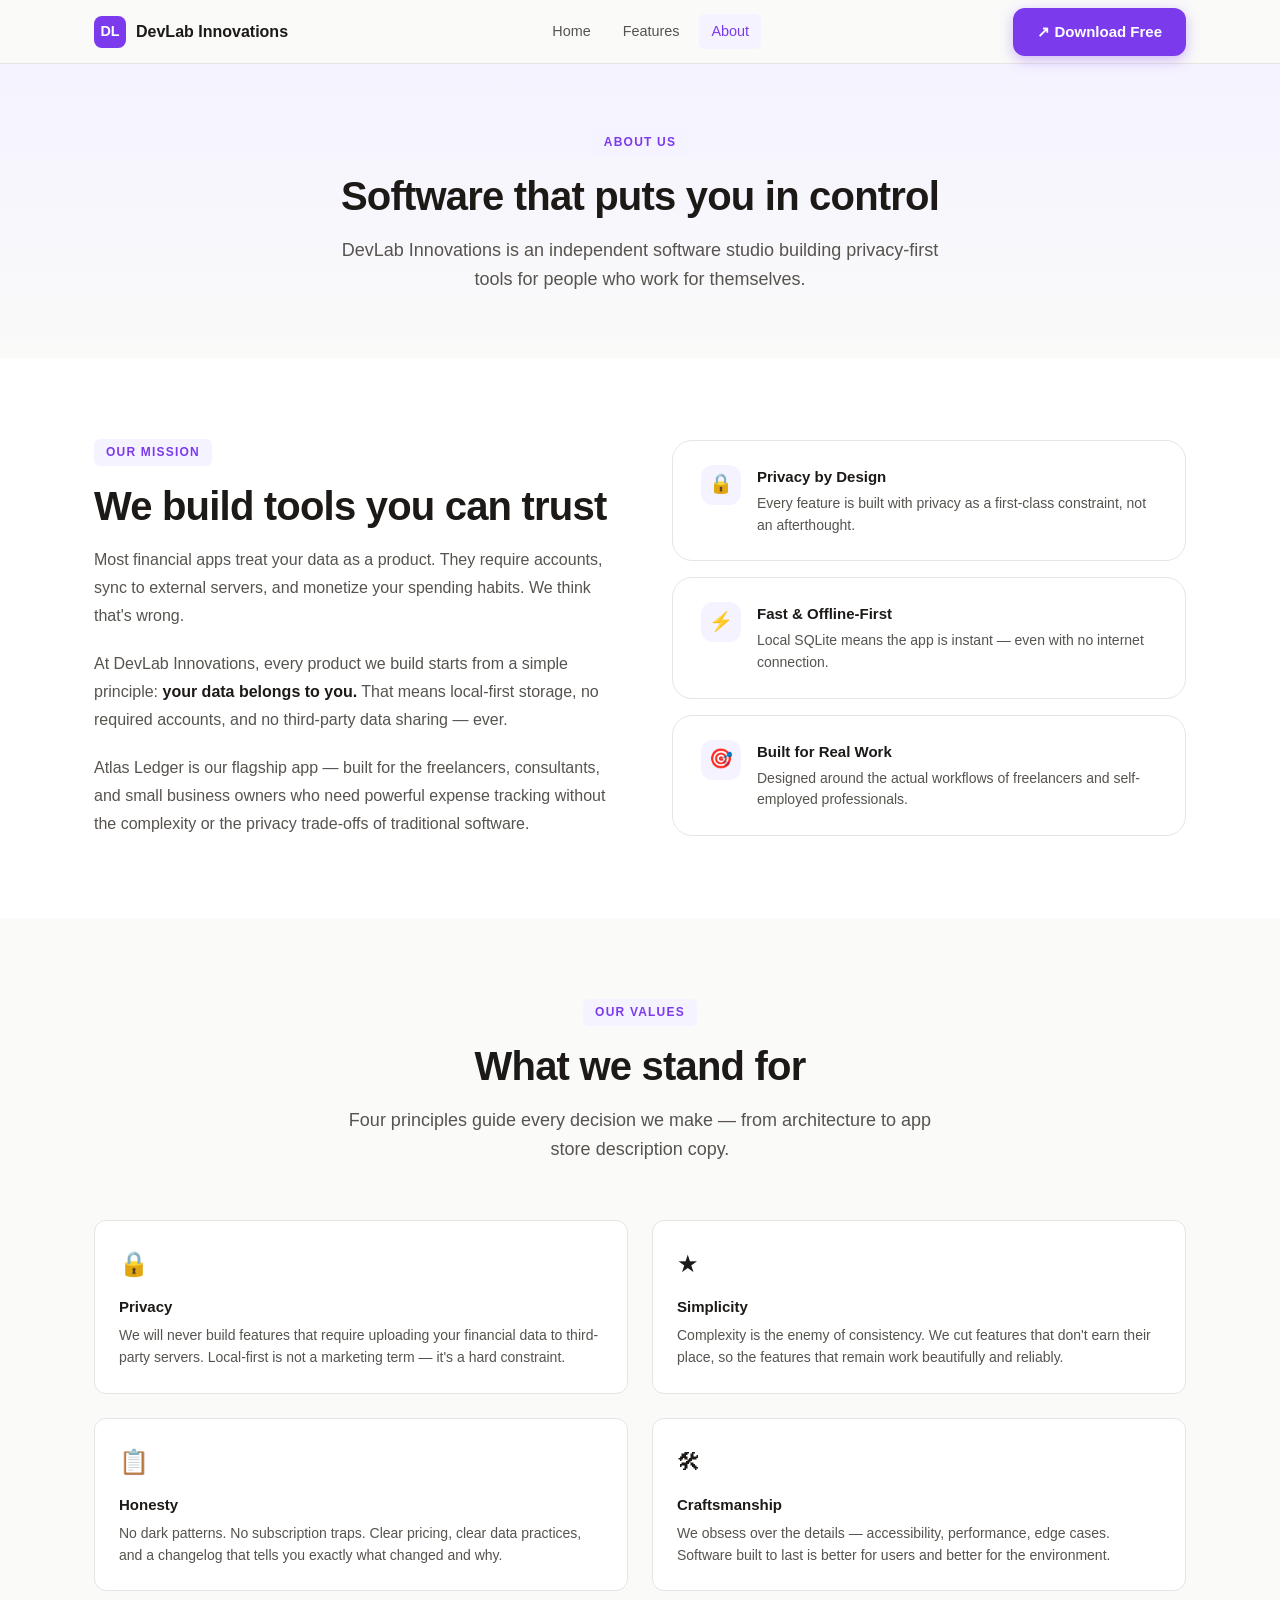
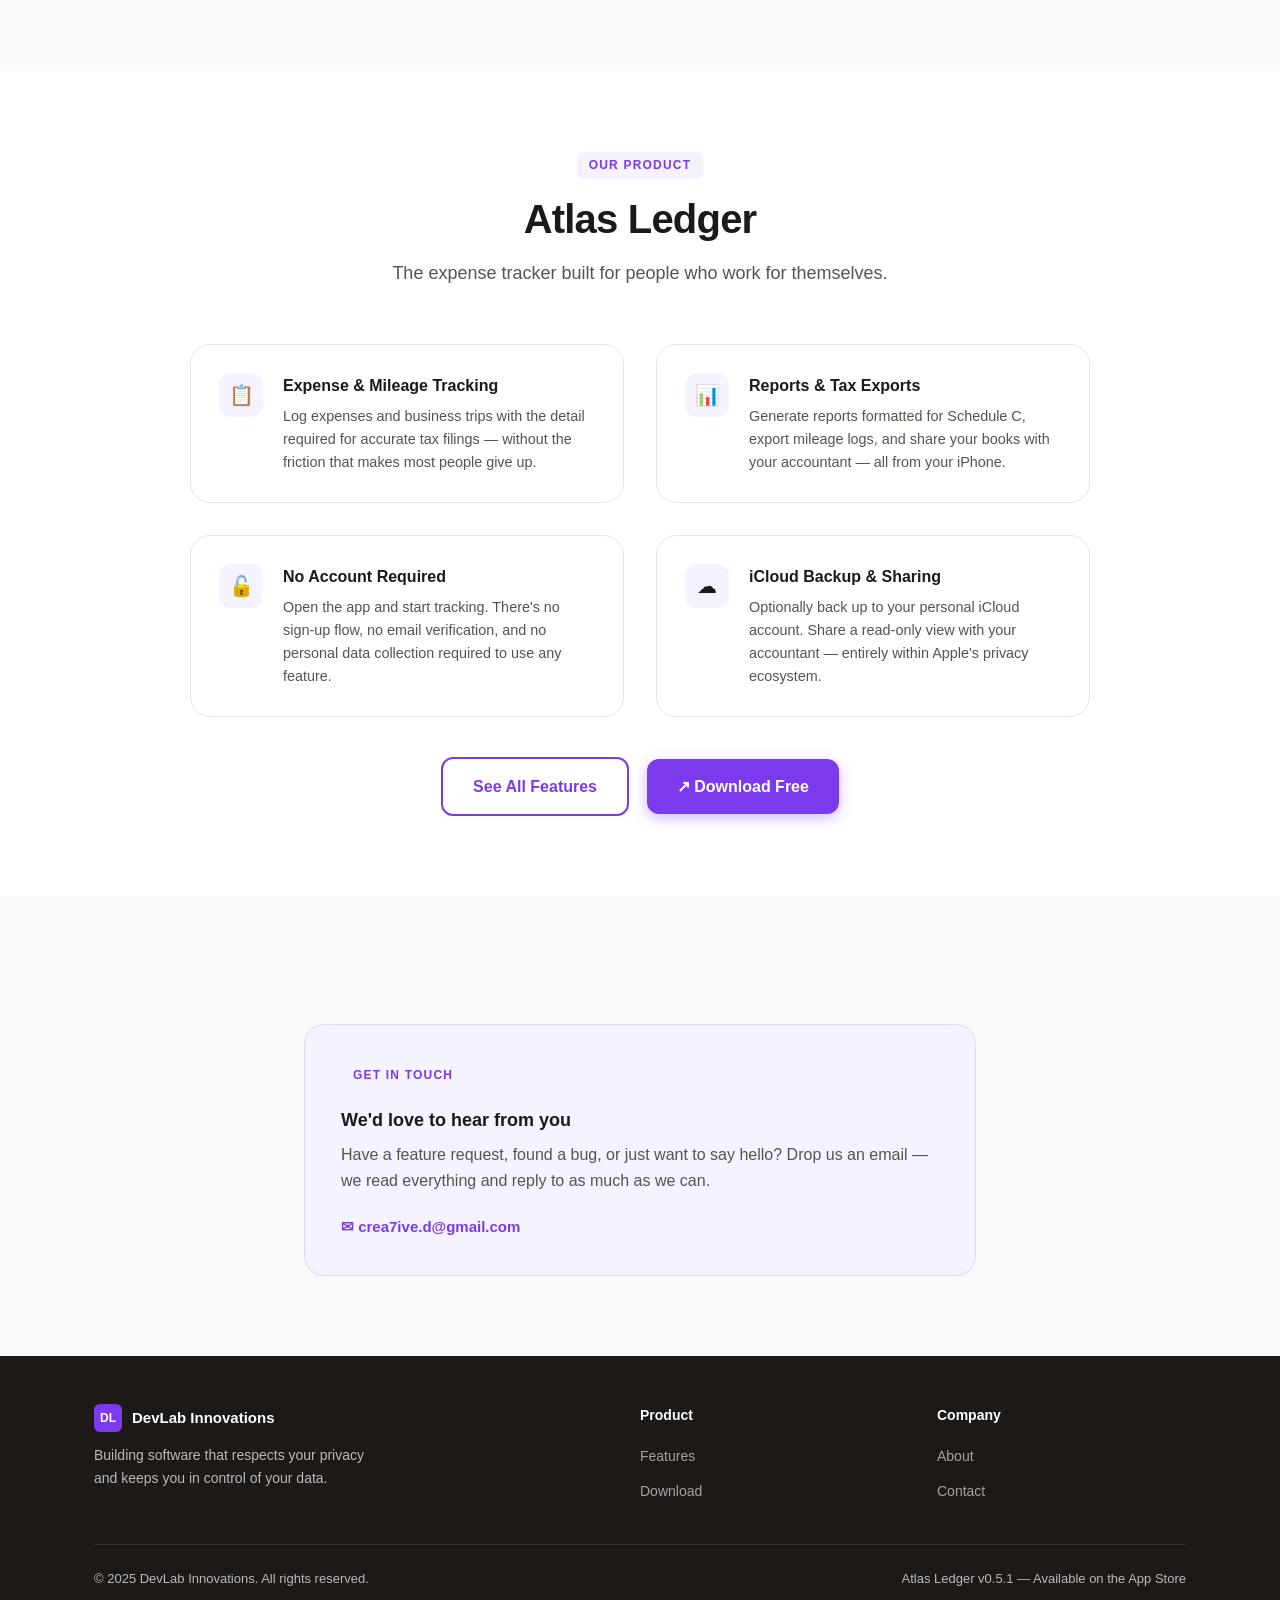
==== about.html @ c83fd502 "feat: initial DevLab Innovations company + Atlas Ledger marketing site - Landing page with hero, 6-f" ====
<!DOCTYPE html>
<html lang="en">
<head>
  <meta charset="UTF-8" />
  <meta name="viewport" content="width=device-width, initial-scale=1.0" />
  <title>About — DevLab Innovations</title>
  <meta name="description" content="Learn about DevLab Innovations — the team behind Atlas Ledger, a local-first iOS expense tracker built for freelancers and small businesses." />
  <link rel="stylesheet" href="css/styles.css" />
</head>
<body>

<!-- ── Navigation ── -->
<header class="nav" role="banner">
  <div class="nav__inner">
    <a href="index.html" class="nav__brand" aria-label="DevLab Innovations home">
      <div class="nav__brand-icon" aria-hidden="true">DL</div>
      <span>DevLab Innovations</span>
    </a>

    <nav class="nav__links" aria-label="Primary navigation">
      <a href="index.html"    class="nav__link">Home</a>
      <a href="features.html" class="nav__link">Features</a>
      <a href="about.html"    class="nav__link">About</a>
    </nav>

    <a href="https://apps.apple.com/app/atlas-ledger/id6757811442" target="_blank" rel="noopener" class="btn btn-primary nav__cta">
      &#8599; Download Free
    </a>

    <button id="hamburger" class="nav__hamburger" aria-label="Toggle navigation" aria-expanded="false" aria-controls="mobile-nav">
      <span></span><span></span><span></span>
    </button>
  </div>

  <nav id="mobile-nav" class="nav__mobile" aria-label="Mobile navigation">
    <a href="index.html"    class="nav__link">Home</a>
    <a href="features.html" class="nav__link">Features</a>
    <a href="about.html"    class="nav__link">About</a>
    <a href="https://apps.apple.com/app/atlas-ledger/id6757811442" target="_blank" rel="noopener" class="btn btn-primary">Download Free</a>
  </nav>
</header>

<main>

  <!-- ── Page Hero ── -->
  <section class="page-hero">
    <div class="container">
      <div class="eyebrow">About Us</div>
      <h1 class="section-title">Software that puts you in control</h1>
      <p class="section-subtitle" style="margin: 0 auto;">DevLab Innovations is an independent software studio building privacy-first tools for people who work for themselves.</p>
    </div>
  </section>

  <!-- ── Mission ── -->
  <section class="section section--alt">
    <div class="container">
      <div class="about-grid">

        <div class="about-content">
          <div class="eyebrow">Our Mission</div>
          <h2 class="section-title">We build tools you can trust</h2>
          <p style="color: var(--text-secondary); line-height: 1.75; margin-bottom: 20px;">
            Most financial apps treat your data as a product. They require accounts, sync to external servers, and monetize your spending habits. We think that's wrong.
          </p>
          <p style="color: var(--text-secondary); line-height: 1.75; margin-bottom: 20px;">
            At DevLab Innovations, every product we build starts from a simple principle: <strong style="color:var(--text);">your data belongs to you.</strong> That means local-first storage, no required accounts, and no third-party data sharing — ever.
          </p>
          <p style="color: var(--text-secondary); line-height: 1.75;">
            Atlas Ledger is our flagship app — built for the freelancers, consultants, and small business owners who need powerful expense tracking without the complexity or the privacy trade-offs of traditional software.
          </p>
        </div>

        <div class="about-visual" aria-hidden="true">
          <div class="about-card">
            <div class="about-card__icon">&#128274;</div>
            <div class="about-card__body">
              <h4>Privacy by Design</h4>
              <p>Every feature is built with privacy as a first-class constraint, not an afterthought.</p>
            </div>
          </div>
          <div class="about-card">
            <div class="about-card__icon">&#9889;</div>
            <div class="about-card__body">
              <h4>Fast &amp; Offline-First</h4>
              <p>Local SQLite means the app is instant — even with no internet connection.</p>
            </div>
          </div>
          <div class="about-card">
            <div class="about-card__icon">&#127919;</div>
            <div class="about-card__body">
              <h4>Built for Real Work</h4>
              <p>Designed around the actual workflows of freelancers and self-employed professionals.</p>
            </div>
          </div>
        </div>

      </div>
    </div>
  </section>

  <!-- ── Values ── -->
  <section class="section">
    <div class="container">
      <div class="text-center">
        <div class="eyebrow">Our Values</div>
        <h2 class="section-title">What we stand for</h2>
        <p class="section-subtitle">Four principles guide every decision we make — from architecture to app store description copy.</p>
      </div>

      <div class="about-values" role="list">
        <div class="value-card" role="listitem">
          <div class="value-card__icon" aria-hidden="true">&#128274;</div>
          <h4>Privacy</h4>
          <p>We will never build features that require uploading your financial data to third-party servers. Local-first is not a marketing term — it's a hard constraint.</p>
        </div>
        <div class="value-card" role="listitem">
          <div class="value-card__icon" aria-hidden="true">&#9733;</div>
          <h4>Simplicity</h4>
          <p>Complexity is the enemy of consistency. We cut features that don't earn their place, so the features that remain work beautifully and reliably.</p>
        </div>
        <div class="value-card" role="listitem">
          <div class="value-card__icon" aria-hidden="true">&#128203;</div>
          <h4>Honesty</h4>
          <p>No dark patterns. No subscription traps. Clear pricing, clear data practices, and a changelog that tells you exactly what changed and why.</p>
        </div>
        <div class="value-card" role="listitem">
          <div class="value-card__icon" aria-hidden="true">&#128736;</div>
          <h4>Craftsmanship</h4>
          <p>We obsess over the details — accessibility, performance, edge cases. Software built to last is better for users and better for the environment.</p>
        </div>
      </div>
    </div>
  </section>

  <!-- ── The App ── -->
  <section class="section section--alt">
    <div class="container">
      <div class="text-center">
        <div class="eyebrow">Our Product</div>
        <h2 class="section-title">Atlas Ledger</h2>
        <p class="section-subtitle">The expense tracker built for people who work for themselves.</p>
      </div>

      <div class="features-full" style="max-width: 900px; margin: 0 auto;" role="list">
        <div class="feature-item" role="listitem">
          <div class="feature-item__icon" aria-hidden="true">&#128203;</div>
          <div class="feature-item__body">
            <h3>Expense &amp; Mileage Tracking</h3>
            <p>Log expenses and business trips with the detail required for accurate tax filings — without the friction that makes most people give up.</p>
          </div>
        </div>
        <div class="feature-item" role="listitem">
          <div class="feature-item__icon" aria-hidden="true">&#128202;</div>
          <div class="feature-item__body">
            <h3>Reports &amp; Tax Exports</h3>
            <p>Generate reports formatted for Schedule C, export mileage logs, and share your books with your accountant — all from your iPhone.</p>
          </div>
        </div>
        <div class="feature-item" role="listitem">
          <div class="feature-item__icon" aria-hidden="true">&#128275;</div>
          <div class="feature-item__body">
            <h3>No Account Required</h3>
            <p>Open the app and start tracking. There's no sign-up flow, no email verification, and no personal data collection required to use any feature.</p>
          </div>
        </div>
        <div class="feature-item" role="listitem">
          <div class="feature-item__icon" aria-hidden="true">&#9729;</div>
          <div class="feature-item__body">
            <h3>iCloud Backup &amp; Sharing</h3>
            <p>Optionally back up to your personal iCloud account. Share a read-only view with your accountant — entirely within Apple's privacy ecosystem.</p>
          </div>
        </div>
      </div>

      <div style="text-align:center; margin-top: 40px;">
        <a href="features.html" class="btn btn-secondary btn-lg">See All Features</a>
        &nbsp;&nbsp;
        <a href="https://apps.apple.com/app/atlas-ledger/id6757811442" target="_blank" rel="noopener" class="btn btn-primary btn-lg">&#8599; Download Free</a>
      </div>
    </div>
  </section>

  <!-- ── Contact ── -->
  <section class="section">
    <div class="container" style="max-width: 720px;">
      <div class="contact-card">
        <div class="eyebrow">Get in Touch</div>
        <h3>We'd love to hear from you</h3>
        <p>Have a feature request, found a bug, or just want to say hello? Drop us an email — we read everything and reply to as much as we can.</p>
        <a href="mailto:crea7ive.d@gmail.com" class="contact-link">
          &#9993; crea7ive.d@gmail.com
        </a>
      </div>
    </div>
  </section>

</main>

<!-- ── Footer ── -->
<footer class="footer" role="contentinfo">
  <div class="container">
    <div class="footer__inner">
      <div>
        <div class="footer__brand">
          <div class="footer__brand-icon" aria-hidden="true">DL</div>
          <span class="footer__brand-name">DevLab Innovations</span>
        </div>
        <p class="footer__desc">Building software that respects your privacy and keeps you in control of your data.</p>
      </div>

      <div class="footer__col">
        <h4>Product</h4>
        <ul>
          <li><a href="features.html">Features</a></li>
          <li><a href="https://apps.apple.com/app/atlas-ledger/id6757811442" target="_blank" rel="noopener">Download</a></li>
        </ul>
      </div>

      <div class="footer__col">
        <h4>Company</h4>
        <ul>
          <li><a href="about.html">About</a></li>
          <li><a href="mailto:crea7ive.d@gmail.com">Contact</a></li>
        </ul>
      </div>
    </div>

    <div class="footer__bottom">
      <span>&copy; 2025 DevLab Innovations. All rights reserved.</span>
      <span>Atlas Ledger v0.5.1 &mdash; Available on the App Store</span>
    </div>
  </div>
</footer>

<script src="js/main.js"></script>
</body>
</html>
---- css/styles.css ----
/* ===================================================
   DevLab Innovations — Global Styles
   Brand colors match Atlas Ledger (WCAG 2.1 AA)
   =================================================== */

:root {
  --primary:        #7C3AED;
  --primary-light:  #A78BFA;
  --primary-dark:   #5B21B6;
  --primary-bg:     #F5F3FF;
  --secondary:      #F97316;
  --secondary-dark: #C2410C;
  --secondary-bg:   #FFF7ED;
  --teal:           #0E7490;
  --teal-light:     #ECFEFF;
  --text:           #1C1917;
  --text-secondary: #57534E;
  --text-tertiary:  #78716C;
  --background:     #FAFAF9;
  --surface:        #FFFFFF;
  --border:         #E7E5E4;
  --border-dark:    #D6D3D1;
  --success:        #047857;
  --radius-sm:      6px;
  --radius-md:      12px;
  --radius-lg:      20px;
  --shadow-sm:      0 1px 3px rgba(0,0,0,.08), 0 1px 2px rgba(0,0,0,.05);
  --shadow-md:      0 4px 16px rgba(0,0,0,.10), 0 2px 4px rgba(0,0,0,.06);
  --shadow-lg:      0 10px 40px rgba(124,58,237,.12), 0 4px 12px rgba(0,0,0,.08);
  --max-width:      1140px;
  --nav-height:     64px;
}

*, *::before, *::after { box-sizing: border-box; margin: 0; padding: 0; }

html { scroll-behavior: smooth; font-size: 16px; }

body {
  font-family: -apple-system, BlinkMacSystemFont, 'Inter', 'Segoe UI', sans-serif;
  background: var(--background);
  color: var(--text);
  line-height: 1.6;
  -webkit-font-smoothing: antialiased;
}

a { color: inherit; text-decoration: none; }
img { max-width: 100%; display: block; }
ul { list-style: none; }

/* ── Layout helpers ── */
.container { max-width: var(--max-width); margin: 0 auto; padding: 0 24px; }
.section    { padding: 80px 0; }
.section--alt { background: var(--surface); }
.section--primary { background: var(--primary); color: #fff; }

/* ── Typography ── */
.eyebrow {
  display: inline-block;
  font-size: .75rem;
  font-weight: 700;
  letter-spacing: .1em;
  text-transform: uppercase;
  color: var(--primary);
  background: var(--primary-bg);
  padding: 4px 12px;
  border-radius: var(--radius-sm);
  margin-bottom: 16px;
}

.section-title {
  font-size: clamp(1.75rem, 4vw, 2.5rem);
  font-weight: 700;
  line-height: 1.2;
  letter-spacing: -.02em;
  color: var(--text);
  margin-bottom: 16px;
}

.section-subtitle {
  font-size: 1.125rem;
  color: var(--text-secondary);
  max-width: 600px;
  margin-bottom: 56px;
}

.text-center { text-align: center; }
.text-center .section-subtitle { margin-left: auto; margin-right: auto; }

/* ── Buttons ── */
.btn {
  display: inline-flex;
  align-items: center;
  gap: 8px;
  padding: 12px 24px;
  border-radius: var(--radius-md);
  font-size: .9375rem;
  font-weight: 600;
  cursor: pointer;
  border: none;
  transition: transform .15s, box-shadow .15s, opacity .15s;
}
.btn:hover { transform: translateY(-1px); }
.btn:active { transform: translateY(0); }

.btn-primary {
  background: var(--primary);
  color: #fff;
  box-shadow: 0 4px 14px rgba(124,58,237,.35);
}
.btn-primary:hover { box-shadow: 0 6px 20px rgba(124,58,237,.45); }

.btn-secondary {
  background: var(--surface);
  color: var(--primary);
  border: 2px solid var(--primary);
}
.btn-secondary:hover { background: var(--primary-bg); }

.btn-outline-white {
  background: transparent;
  color: #fff;
  border: 2px solid rgba(255,255,255,.5);
}
.btn-outline-white:hover { background: rgba(255,255,255,.1); }

.btn-lg { padding: 15px 30px; font-size: 1rem; }

/* ── Navigation ── */
.nav {
  position: sticky;
  top: 0;
  z-index: 100;
  height: var(--nav-height);
  background: rgba(250,250,249,.92);
  backdrop-filter: blur(12px);
  -webkit-backdrop-filter: blur(12px);
  border-bottom: 1px solid var(--border);
}

.nav__inner {
  max-width: var(--max-width);
  margin: 0 auto;
  padding: 0 24px;
  height: 100%;
  display: flex;
  align-items: center;
  justify-content: space-between;
  gap: 24px;
}

.nav__brand {
  display: flex;
  align-items: center;
  gap: 10px;
  font-weight: 700;
  font-size: 1rem;
  color: var(--text);
}

.nav__brand-icon {
  width: 32px;
  height: 32px;
  background: var(--primary);
  border-radius: 8px;
  display: flex;
  align-items: center;
  justify-content: center;
  color: #fff;
  font-size: .9rem;
  font-weight: 700;
  flex-shrink: 0;
}

.nav__links {
  display: flex;
  align-items: center;
  gap: 8px;
  flex: 1;
  justify-content: center;
}

.nav__link {
  font-size: .9rem;
  font-weight: 500;
  color: var(--text-secondary);
  padding: 6px 12px;
  border-radius: var(--radius-sm);
  transition: color .15s, background .15s;
}
.nav__link:hover, .nav__link.active {
  color: var(--primary);
  background: var(--primary-bg);
}

.nav__cta { flex-shrink: 0; }

.nav__hamburger {
  display: none;
  flex-direction: column;
  gap: 5px;
  cursor: pointer;
  padding: 8px;
  border: none;
  background: none;
}
.nav__hamburger span {
  display: block;
  width: 22px;
  height: 2px;
  background: var(--text);
  border-radius: 2px;
  transition: .25s;
}

.nav__mobile {
  display: none;
  flex-direction: column;
  position: absolute;
  top: var(--nav-height);
  left: 0; right: 0;
  background: var(--surface);
  border-bottom: 1px solid var(--border);
  padding: 16px 24px;
  gap: 4px;
  box-shadow: var(--shadow-md);
}
.nav__mobile.open { display: flex; }
.nav__mobile .nav__link { font-size: 1rem; padding: 10px 12px; }
.nav__mobile .btn { margin-top: 8px; width: 100%; justify-content: center; }

/* ── Hero ── */
.hero {
  padding: 80px 0 96px;
  overflow: hidden;
  position: relative;
}

.hero::before {
  content: '';
  position: absolute;
  inset: 0;
  background: radial-gradient(ellipse 80% 60% at 50% -10%, var(--primary-bg) 0%, transparent 70%);
  pointer-events: none;
}

.hero__inner {
  display: grid;
  grid-template-columns: 1fr 1fr;
  align-items: center;
  gap: 64px;
  position: relative;
}

.hero__badge {
  display: inline-flex;
  align-items: center;
  gap: 8px;
  background: var(--primary-bg);
  color: var(--primary);
  border: 1px solid rgba(124,58,237,.2);
  border-radius: 999px;
  padding: 6px 14px;
  font-size: .8125rem;
  font-weight: 600;
  margin-bottom: 24px;
}

.hero__badge::before {
  content: '';
  width: 7px; height: 7px;
  border-radius: 50%;
  background: var(--primary);
  animation: pulse 2s infinite;
}

@keyframes pulse {
  0%, 100% { opacity: 1; transform: scale(1); }
  50%       { opacity: .6; transform: scale(.9); }
}

.hero__title {
  font-size: clamp(2.25rem, 5vw, 3.5rem);
  font-weight: 800;
  line-height: 1.1;
  letter-spacing: -.03em;
  margin-bottom: 24px;
}

.hero__title em {
  font-style: normal;
  color: var(--primary);
}

.hero__subtitle {
  font-size: 1.125rem;
  color: var(--text-secondary);
  line-height: 1.7;
  margin-bottom: 40px;
  max-width: 480px;
}

.hero__actions {
  display: flex;
  gap: 16px;
  flex-wrap: wrap;
}

.hero__trust {
  margin-top: 40px;
  display: flex;
  align-items: center;
  gap: 16px;
  font-size: .875rem;
  color: var(--text-tertiary);
}

.hero__trust-divider { color: var(--border-dark); }

.hero__visual {
  position: relative;
  display: flex;
  justify-content: center;
  align-items: center;
}

.app-mockup {
  width: 280px;
  height: 520px;
  background: linear-gradient(160deg, var(--primary) 0%, var(--primary-dark) 100%);
  border-radius: 40px;
  box-shadow: var(--shadow-lg), 0 0 0 10px rgba(124,58,237,.1);
  position: relative;
  overflow: hidden;
  display: flex;
  flex-direction: column;
}

.app-mockup::before {
  content: '';
  position: absolute;
  top: 0; left: 50%;
  transform: translateX(-50%);
  width: 100px; height: 28px;
  background: rgba(0,0,0,.5);
  border-radius: 0 0 18px 18px;
}

.mockup-screen {
  flex: 1;
  margin: 40px 16px 16px;
  background: rgba(255,255,255,.08);
  border-radius: 20px;
  padding: 20px;
  display: flex;
  flex-direction: column;
  gap: 12px;
}

.mockup-header {
  font-size: .75rem;
  font-weight: 600;
  color: rgba(255,255,255,.6);
  text-transform: uppercase;
  letter-spacing: .08em;
}

.mockup-amount {
  font-size: 2rem;
  font-weight: 800;
  color: #fff;
  letter-spacing: -.02em;
}

.mockup-label {
  font-size: .75rem;
  color: rgba(255,255,255,.5);
  margin-top: -8px;
}

.mockup-divider {
  height: 1px;
  background: rgba(255,255,255,.1);
}

.mockup-row {
  display: flex;
  justify-content: space-between;
  align-items: center;
}

.mockup-row-icon {
  width: 28px; height: 28px;
  border-radius: 8px;
  background: rgba(255,255,255,.15);
}

.mockup-row-text { flex: 1; margin-left: 10px; }
.mockup-row-name { font-size: .7rem; color: rgba(255,255,255,.85); font-weight: 500; }
.mockup-row-cat  { font-size: .65rem; color: rgba(255,255,255,.4); }
.mockup-row-amount { font-size: .7rem; font-weight: 600; color: #fff; }

.mockup-chart {
  height: 60px;
  background: rgba(255,255,255,.06);
  border-radius: 10px;
  margin-top: auto;
  display: flex;
  align-items: flex-end;
  gap: 4px;
  padding: 8px;
  overflow: hidden;
}

.mockup-bar {
  flex: 1;
  background: rgba(255,255,255,.3);
  border-radius: 3px 3px 0 0;
}

.mockup-floating {
  position: absolute;
  background: var(--surface);
  border-radius: var(--radius-md);
  padding: 10px 14px;
  box-shadow: var(--shadow-md);
  font-size: .75rem;
}

.mockup-floating--1 {
  top: 80px;
  right: -40px;
  color: var(--success);
  font-weight: 700;
}

.mockup-floating--2 {
  bottom: 100px;
  left: -40px;
  color: var(--text-secondary);
}

/* ── Features grid ── */
.features-grid {
  display: grid;
  grid-template-columns: repeat(3, 1fr);
  gap: 24px;
}

.feature-card {
  background: var(--surface);
  border: 1px solid var(--border);
  border-radius: var(--radius-lg);
  padding: 32px;
  transition: box-shadow .2s, transform .2s, border-color .2s;
}

.feature-card:hover {
  box-shadow: var(--shadow-md);
  transform: translateY(-2px);
  border-color: rgba(124,58,237,.25);
}

.feature-card__icon {
  width: 48px; height: 48px;
  border-radius: var(--radius-md);
  display: flex;
  align-items: center;
  justify-content: center;
  margin-bottom: 20px;
  font-size: 1.5rem;
}

.feature-card__icon--purple { background: var(--primary-bg); }
.feature-card__icon--orange { background: var(--secondary-bg); }
.feature-card__icon--teal   { background: var(--teal-light); }

.feature-card__title {
  font-size: 1.125rem;
  font-weight: 700;
  margin-bottom: 10px;
}

.feature-card__desc {
  font-size: .9375rem;
  color: var(--text-secondary);
  line-height: 1.65;
}

/* ── Full feature list (features.html) ── */
.features-full {
  display: grid;
  grid-template-columns: repeat(2, 1fr);
  gap: 32px;
}

.feature-item {
  display: flex;
  gap: 20px;
  padding: 28px;
  background: var(--surface);
  border: 1px solid var(--border);
  border-radius: var(--radius-lg);
  transition: box-shadow .2s;
}
.feature-item:hover { box-shadow: var(--shadow-sm); }

.feature-item__icon {
  width: 44px; height: 44px;
  border-radius: var(--radius-md);
  background: var(--primary-bg);
  display: flex;
  align-items: center;
  justify-content: center;
  font-size: 1.25rem;
  flex-shrink: 0;
}

.feature-item__body h3 { font-size: 1rem; font-weight: 700; margin-bottom: 6px; }
.feature-item__body p  { font-size: .9rem; color: var(--text-secondary); line-height: 1.6; }

/* ── CTA Banner ── */
.cta-banner {
  background: linear-gradient(135deg, var(--primary-dark) 0%, var(--primary) 60%, #9B59E8 100%);
  border-radius: var(--radius-lg);
  padding: 64px 48px;
  text-align: center;
  color: #fff;
  position: relative;
  overflow: hidden;
}

.cta-banner::before {
  content: '';
  position: absolute;
  top: -80px; right: -80px;
  width: 300px; height: 300px;
  border-radius: 50%;
  background: rgba(255,255,255,.05);
}

.cta-banner__title { font-size: clamp(1.5rem, 3vw, 2.25rem); font-weight: 800; margin-bottom: 12px; }
.cta-banner__sub   { font-size: 1.0625rem; opacity: .85; margin-bottom: 32px; }
.cta-banner__actions { display: flex; gap: 16px; justify-content: center; flex-wrap: wrap; }

/* ── Stats row ── */
.stats-row {
  display: grid;
  grid-template-columns: repeat(3, 1fr);
  gap: 1px;
  background: var(--border);
  border: 1px solid var(--border);
  border-radius: var(--radius-lg);
  overflow: hidden;
  margin-top: 64px;
}

.stat {
  background: var(--surface);
  padding: 36px 24px;
  text-align: center;
}

.stat__value {
  font-size: 2.25rem;
  font-weight: 800;
  color: var(--primary);
  letter-spacing: -.03em;
}

.stat__label {
  font-size: .9rem;
  color: var(--text-secondary);
  margin-top: 4px;
}

/* ── Page hero ── */
.page-hero {
  padding: 64px 0;
  background: linear-gradient(180deg, var(--primary-bg) 0%, transparent 100%);
  text-align: center;
}

/* ── About page ── */
.about-grid {
  display: grid;
  grid-template-columns: 1fr 1fr;
  gap: 64px;
  align-items: center;
}

.about-visual {
  display: flex;
  flex-direction: column;
  gap: 16px;
}

.about-card {
  background: var(--surface);
  border: 1px solid var(--border);
  border-radius: var(--radius-lg);
  padding: 24px 28px;
  display: flex;
  gap: 16px;
  align-items: flex-start;
}

.about-card__icon {
  width: 40px; height: 40px;
  background: var(--primary-bg);
  border-radius: var(--radius-md);
  display: flex;
  align-items: center;
  justify-content: center;
  font-size: 1.2rem;
  flex-shrink: 0;
}

.about-card__body h4 { font-size: .9375rem; font-weight: 700; margin-bottom: 4px; }
.about-card__body p  { font-size: .875rem; color: var(--text-secondary); line-height: 1.55; }

.about-values {
  display: grid;
  grid-template-columns: 1fr 1fr;
  gap: 24px;
  margin-top: 48px;
}

.value-card {
  padding: 24px;
  background: var(--surface);
  border: 1px solid var(--border);
  border-radius: var(--radius-md);
}

.value-card__icon { font-size: 1.5rem; margin-bottom: 12px; }
.value-card h4    { font-size: .9375rem; font-weight: 700; margin-bottom: 6px; }
.value-card p     { font-size: .875rem; color: var(--text-secondary); line-height: 1.55; }

.contact-card {
  background: var(--primary-bg);
  border: 1px solid rgba(124,58,237,.15);
  border-radius: var(--radius-lg);
  padding: 36px;
  margin-top: 48px;
}

.contact-card h3 { font-size: 1.125rem; font-weight: 700; margin-bottom: 8px; }
.contact-card p  { color: var(--text-secondary); margin-bottom: 20px; }

.contact-link {
  display: inline-flex;
  align-items: center;
  gap: 8px;
  color: var(--primary);
  font-weight: 600;
  font-size: .9375rem;
}
.contact-link:hover { text-decoration: underline; }

/* ── Footer ── */
.footer {
  background: var(--text);
  color: rgba(255,255,255,.7);
  padding: 48px 0 32px;
}

.footer__inner {
  display: grid;
  grid-template-columns: 2fr 1fr 1fr;
  gap: 48px;
  margin-bottom: 40px;
}

.footer__brand { display: flex; align-items: center; gap: 10px; margin-bottom: 12px; }
.footer__brand-icon {
  width: 28px; height: 28px;
  background: var(--primary);
  border-radius: 6px;
  display: flex; align-items: center; justify-content: center;
  color: #fff; font-size: .75rem; font-weight: 700;
}
.footer__brand-name { color: #fff; font-weight: 700; font-size: .9375rem; }
.footer__desc { font-size: .875rem; line-height: 1.6; max-width: 280px; }

.footer__col h4 { color: #fff; font-size: .875rem; font-weight: 700; margin-bottom: 16px; }
.footer__col ul { display: flex; flex-direction: column; gap: 10px; }
.footer__col li a {
  font-size: .875rem;
  color: rgba(255,255,255,.6);
  transition: color .15s;
}
.footer__col li a:hover { color: var(--primary-light); }

.footer__bottom {
  border-top: 1px solid rgba(255,255,255,.1);
  padding-top: 24px;
  display: flex;
  justify-content: space-between;
  align-items: center;
  font-size: .8125rem;
  flex-wrap: wrap;
  gap: 12px;
}

.footer__bottom a { color: rgba(255,255,255,.5); }
.footer__bottom a:hover { color: var(--primary-light); }

/* ── Responsive ── */
@media (max-width: 900px) {
  .hero__inner        { grid-template-columns: 1fr; }
  .hero__visual       { display: none; }
  .features-grid      { grid-template-columns: 1fr; }
  .features-full      { grid-template-columns: 1fr; }
  .about-grid         { grid-template-columns: 1fr; }
  .about-visual       { display: none; }
  .stats-row          { grid-template-columns: 1fr; }
  .footer__inner      { grid-template-columns: 1fr; gap: 32px; }
  .footer__bottom     { flex-direction: column; text-align: center; }
}

@media (max-width: 700px) {
  .nav__links, .nav__cta { display: none; }
  .nav__hamburger         { display: flex; }
  .section                { padding: 60px 0; }
  .hero                   { padding: 56px 0 72px; }
  .about-values           { grid-template-columns: 1fr; }
  .cta-banner             { padding: 40px 24px; }
}
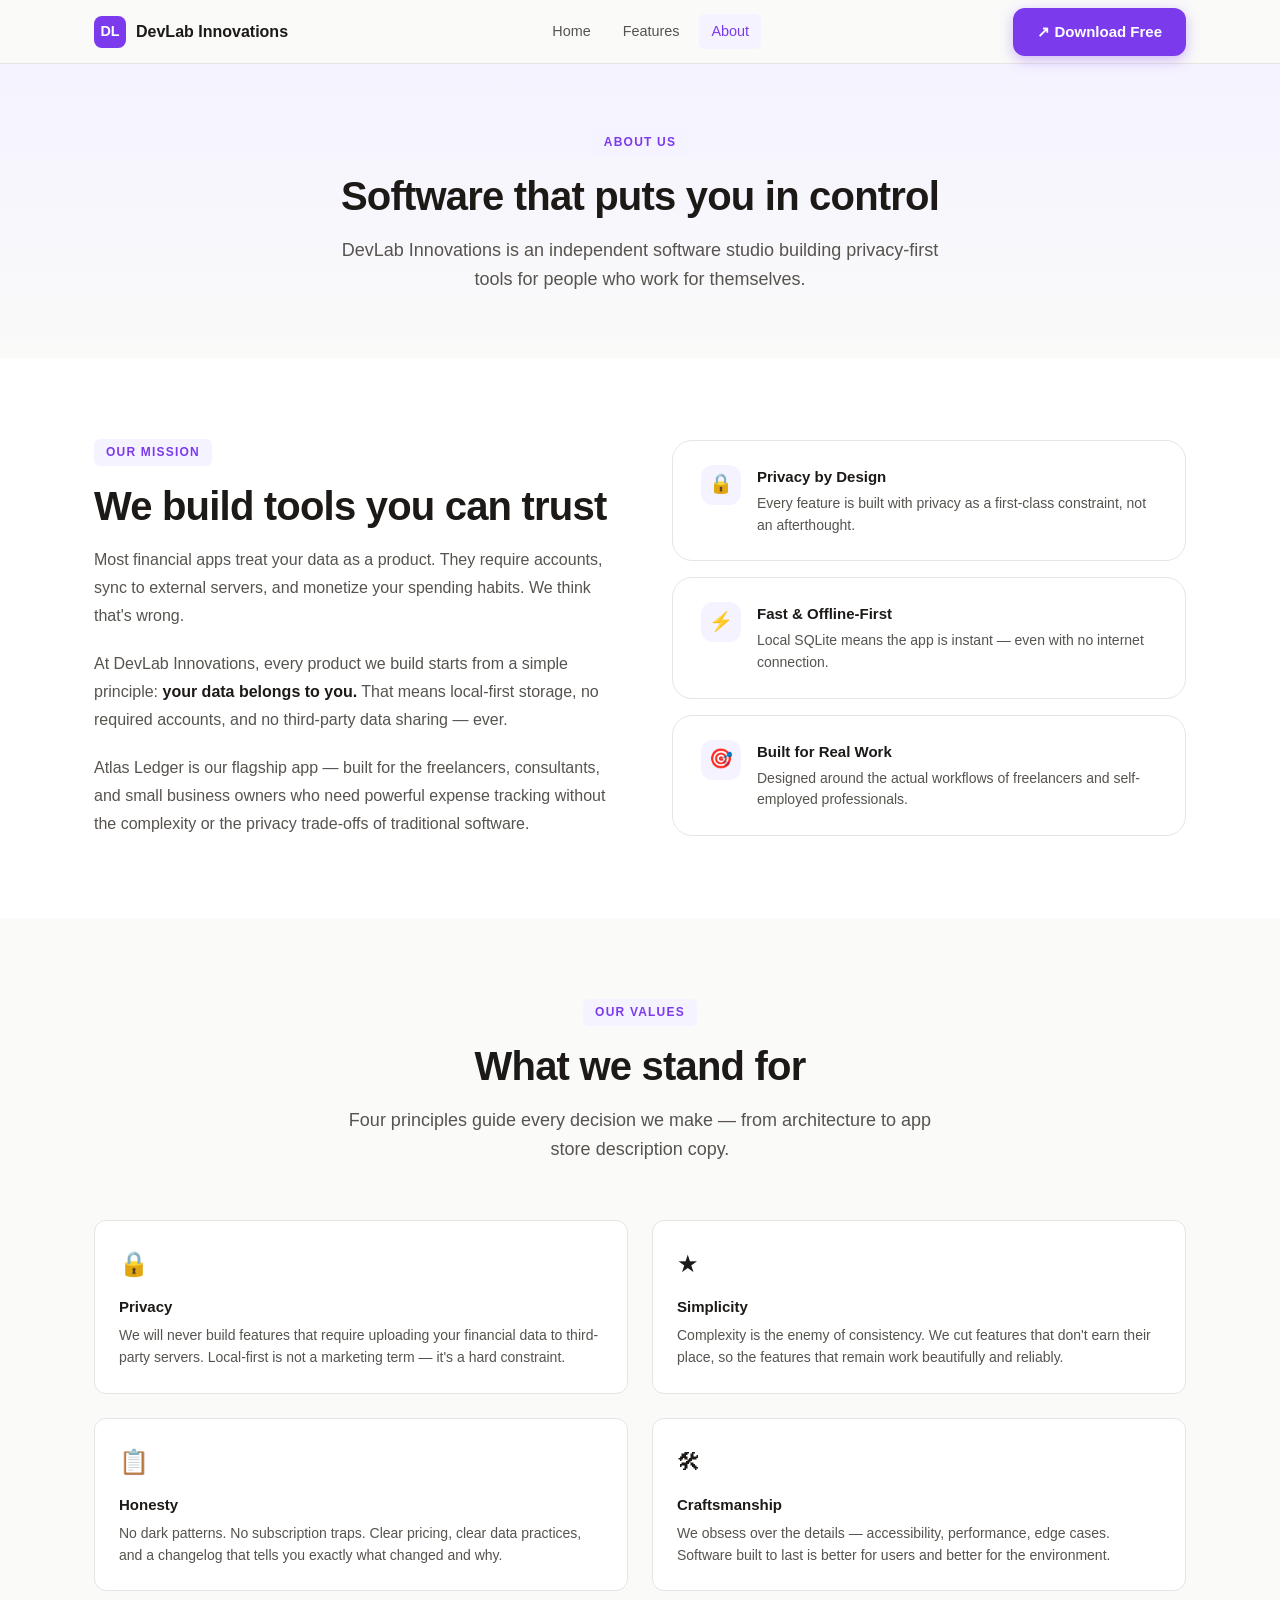
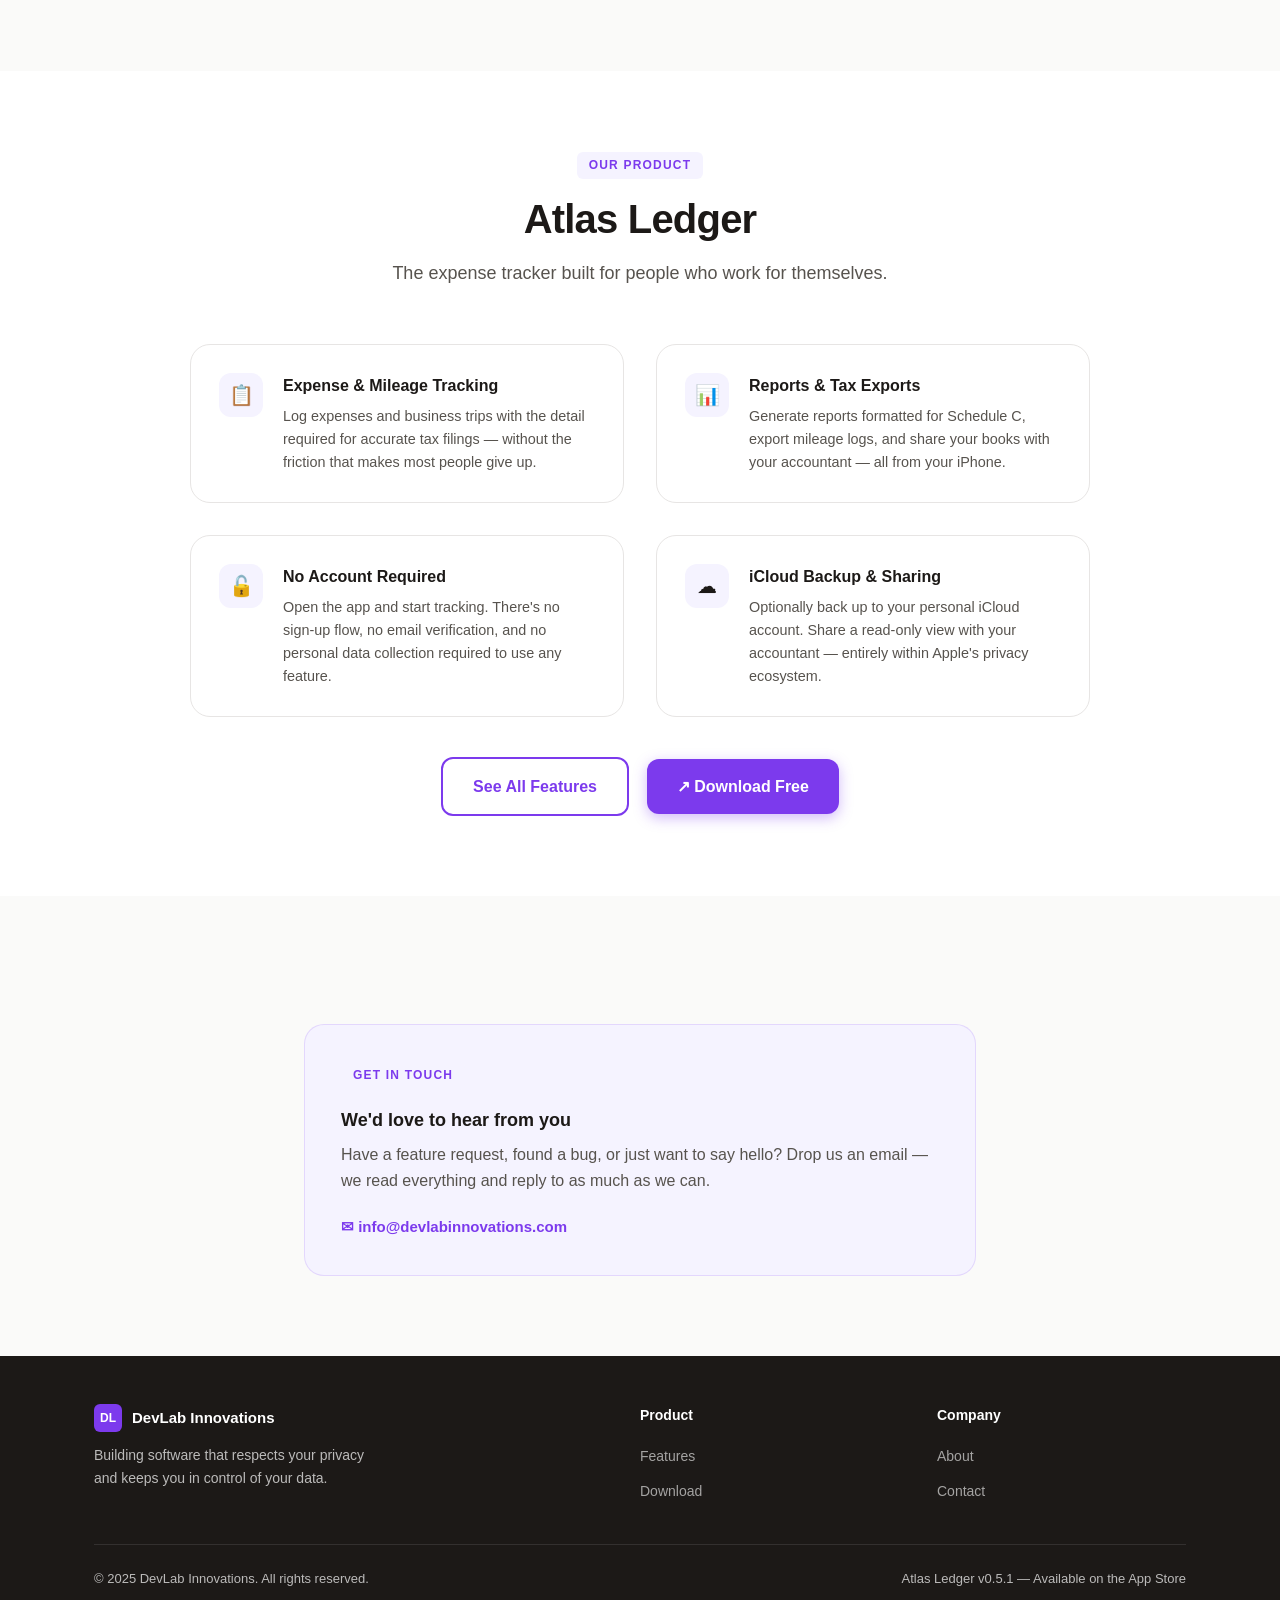
==== commit b88c9585: "fix: update contact email to info@devlabinnovations.com" ====
--- a/about.html
+++ b/about.html
@@ -187,8 +187,8 @@
         <div class="eyebrow">Get in Touch</div>
         <h3>We'd love to hear from you</h3>
         <p>Have a feature request, found a bug, or just want to say hello? Drop us an email — we read everything and reply to as much as we can.</p>
-        <a href="mailto:crea7ive.d@gmail.com" class="contact-link">
-          &#9993; crea7ive.d@gmail.com
+        <a href="mailto:info@devlabinnovations.com" class="contact-link">
+          &#9993; info@devlabinnovations.com
         </a>
       </div>
     </div>
@@ -220,7 +220,7 @@
         <h4>Company</h4>
         <ul>
           <li><a href="about.html">About</a></li>
-          <li><a href="mailto:crea7ive.d@gmail.com">Contact</a></li>
+          <li><a href="mailto:info@devlabinnovations.com">Contact</a></li>
         </ul>
       </div>
     </div>
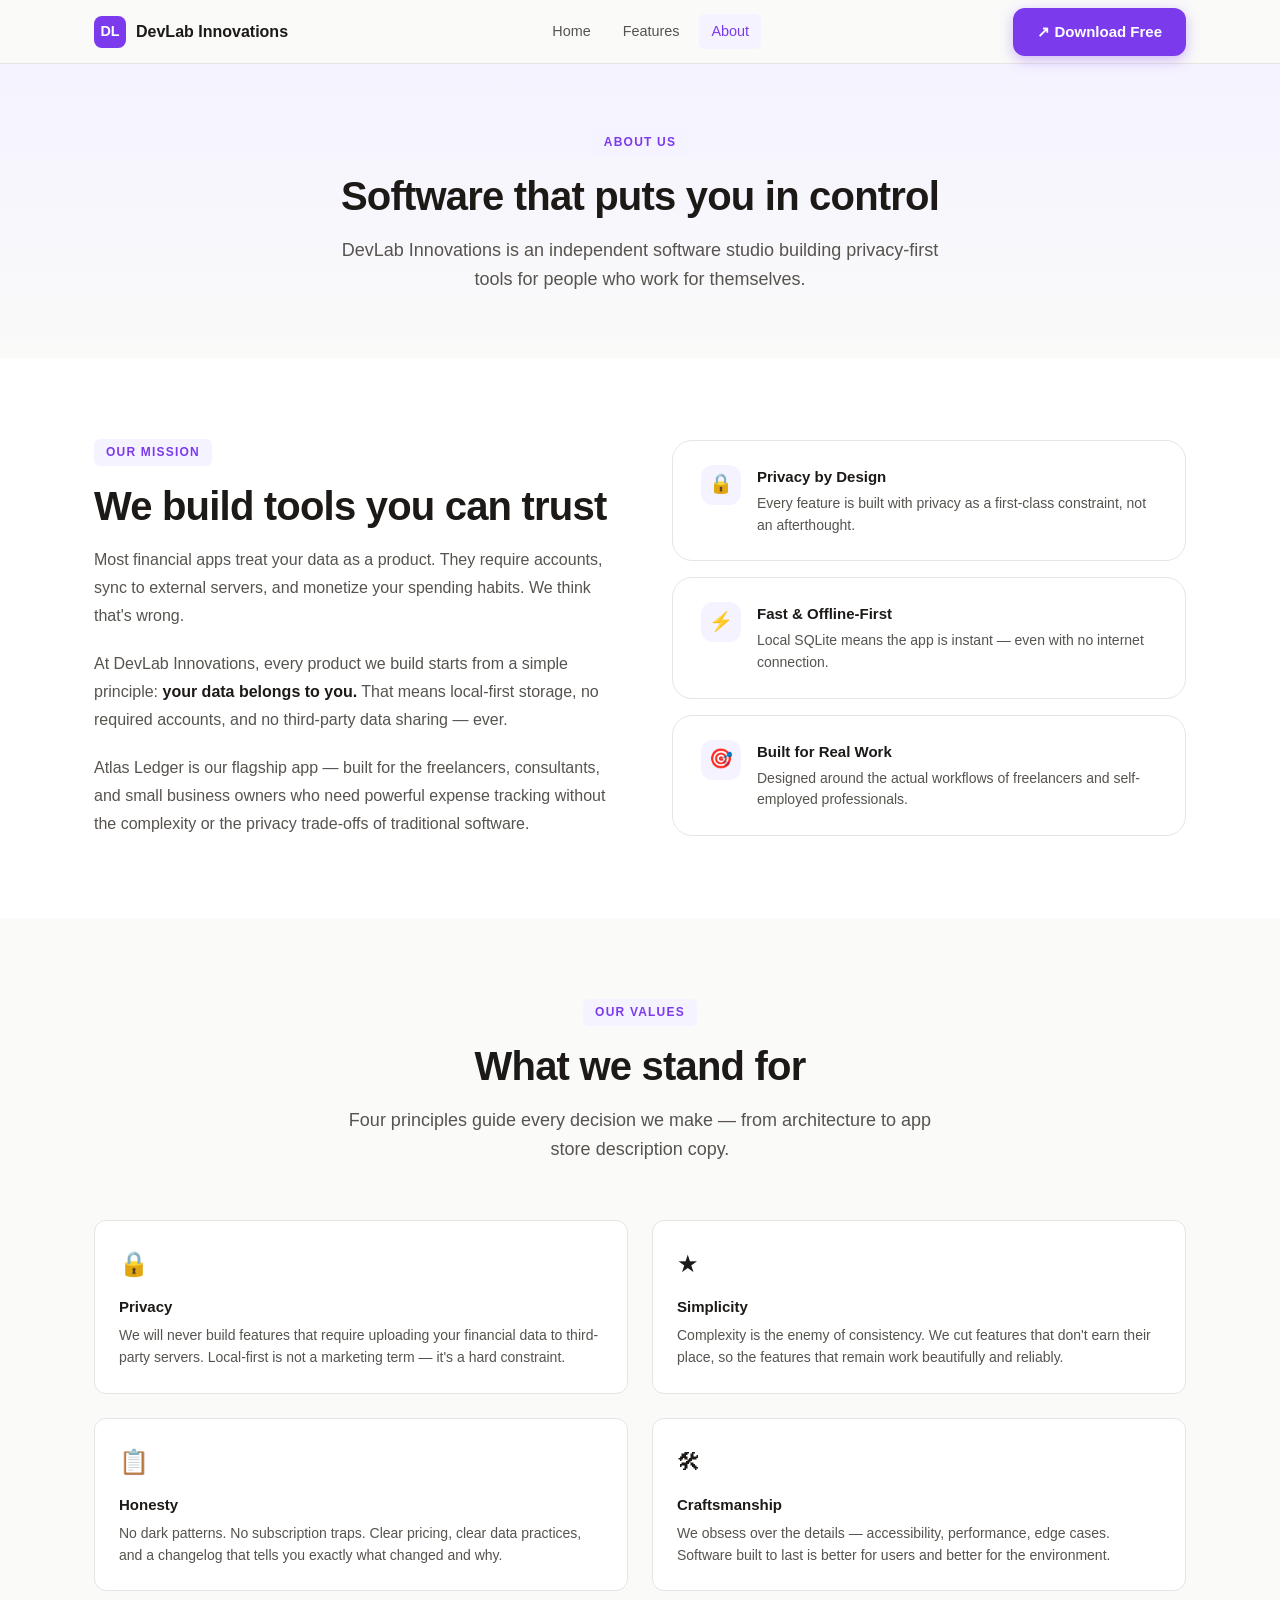
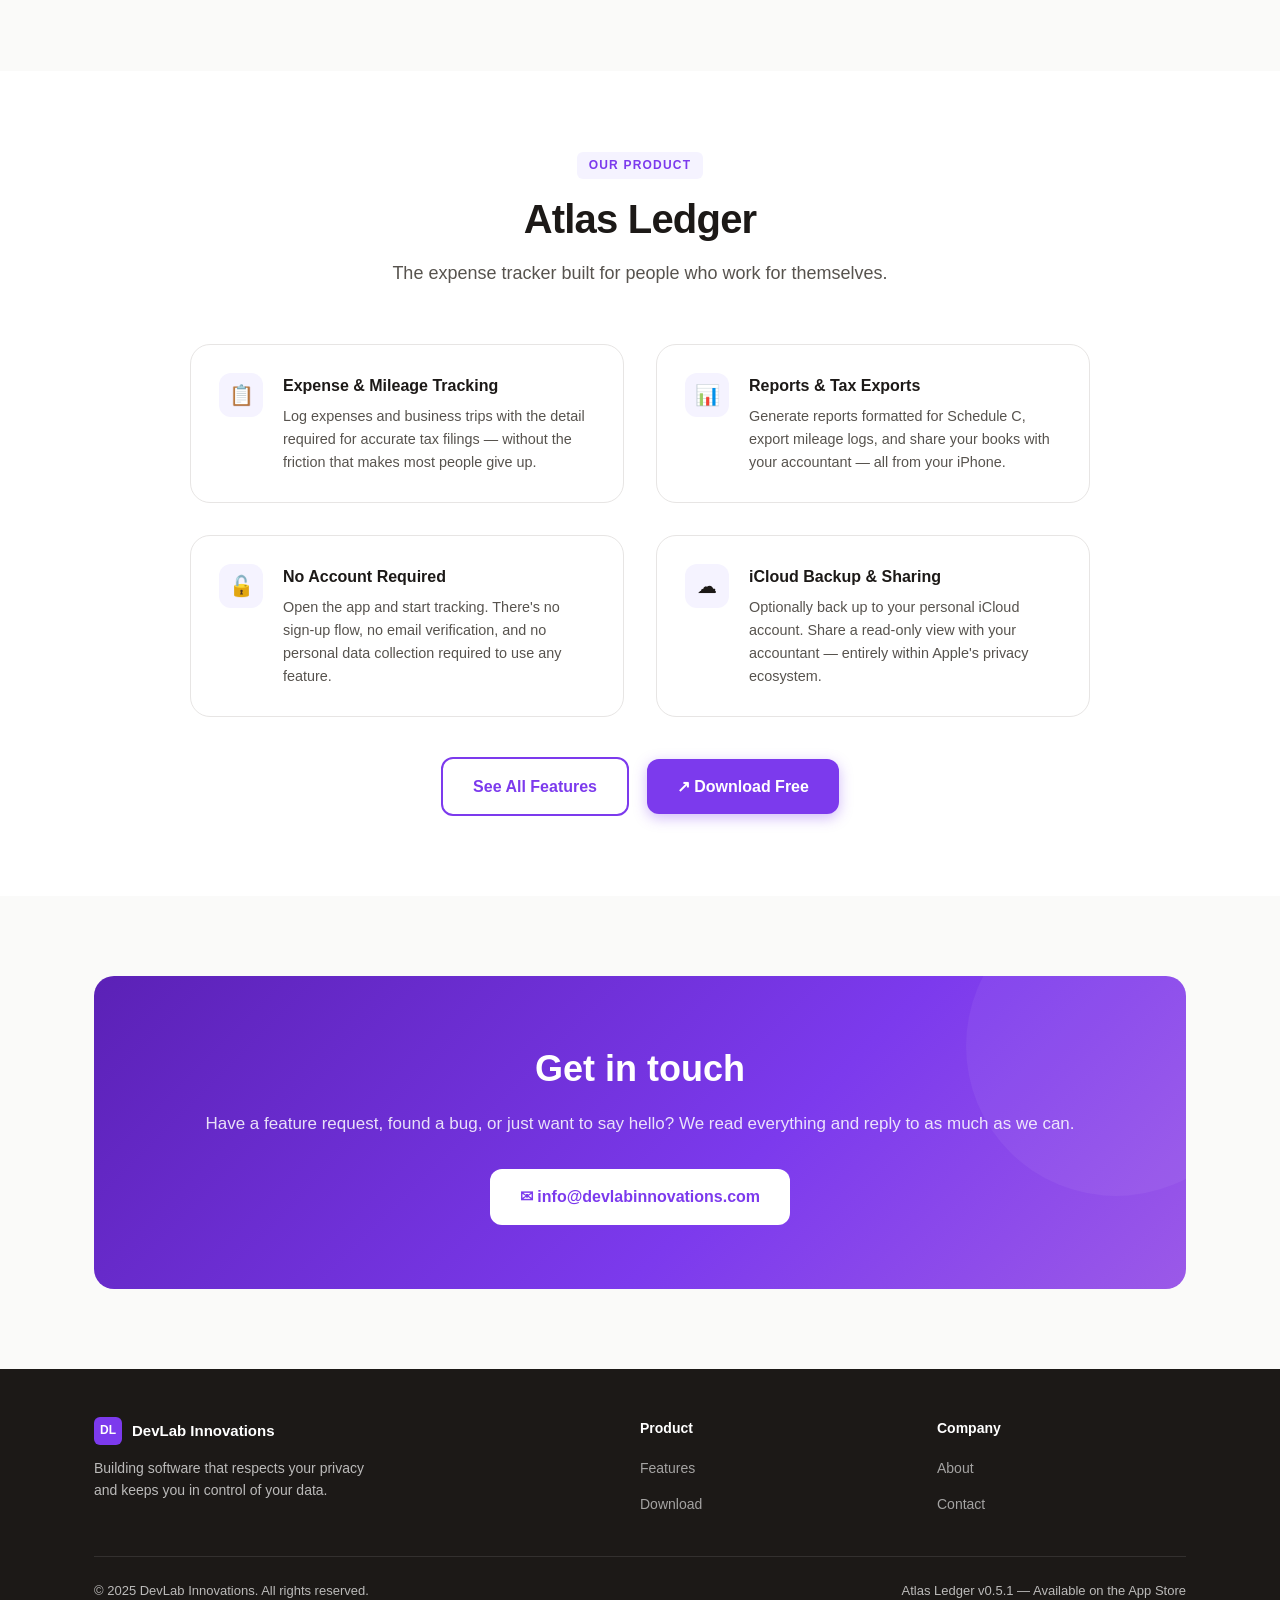
==== commit 3015d6d1: "fix: replace out-of-place contact card with consistent CTA banner style" ====
--- a/about.html
+++ b/about.html
@@ -182,14 +182,15 @@
 
   <!-- ── Contact ── -->
   <section class="section">
-    <div class="container" style="max-width: 720px;">
-      <div class="contact-card">
-        <div class="eyebrow">Get in Touch</div>
-        <h3>We'd love to hear from you</h3>
-        <p>Have a feature request, found a bug, or just want to say hello? Drop us an email — we read everything and reply to as much as we can.</p>
-        <a href="mailto:info@devlabinnovations.com" class="contact-link">
-          &#9993; info@devlabinnovations.com
-        </a>
+    <div class="container">
+      <div class="cta-banner">
+        <h2 class="cta-banner__title">Get in touch</h2>
+        <p class="cta-banner__sub">Have a feature request, found a bug, or just want to say hello? We read everything and reply to as much as we can.</p>
+        <div class="cta-banner__actions">
+          <a href="mailto:info@devlabinnovations.com" class="btn btn-lg" style="background:#fff; color:var(--primary); font-weight:700;">
+            &#9993; info@devlabinnovations.com
+          </a>
+        </div>
       </div>
     </div>
   </section>
--- a/css/styles.css
+++ b/css/styles.css
@@ -636,26 +636,6 @@
 .value-card h4    { font-size: .9375rem; font-weight: 700; margin-bottom: 6px; }
 .value-card p     { font-size: .875rem; color: var(--text-secondary); line-height: 1.55; }
 
-.contact-card {
-  background: var(--primary-bg);
-  border: 1px solid rgba(124,58,237,.15);
-  border-radius: var(--radius-lg);
-  padding: 36px;
-  margin-top: 48px;
-}
-
-.contact-card h3 { font-size: 1.125rem; font-weight: 700; margin-bottom: 8px; }
-.contact-card p  { color: var(--text-secondary); margin-bottom: 20px; }
-
-.contact-link {
-  display: inline-flex;
-  align-items: center;
-  gap: 8px;
-  color: var(--primary);
-  font-weight: 600;
-  font-size: .9375rem;
-}
-.contact-link:hover { text-decoration: underline; }
 
 /* ── Footer ── */
 .footer {
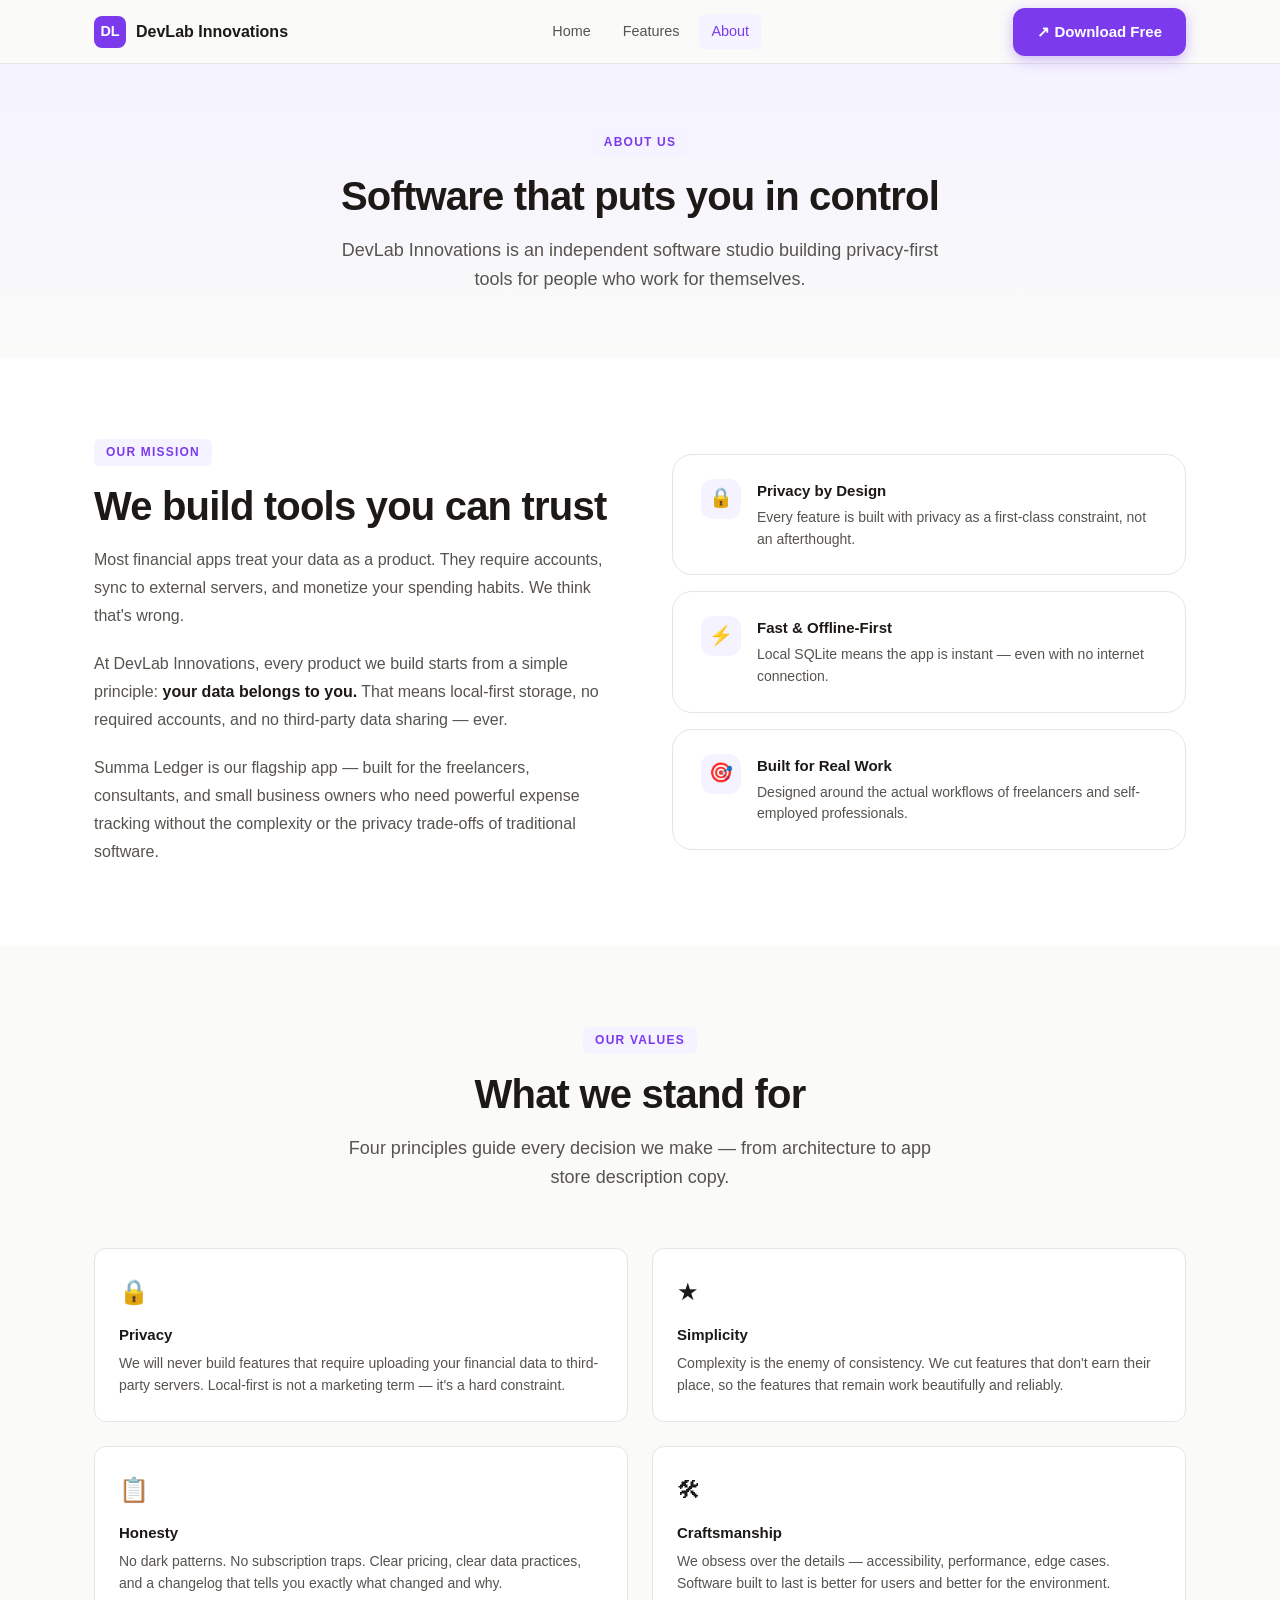
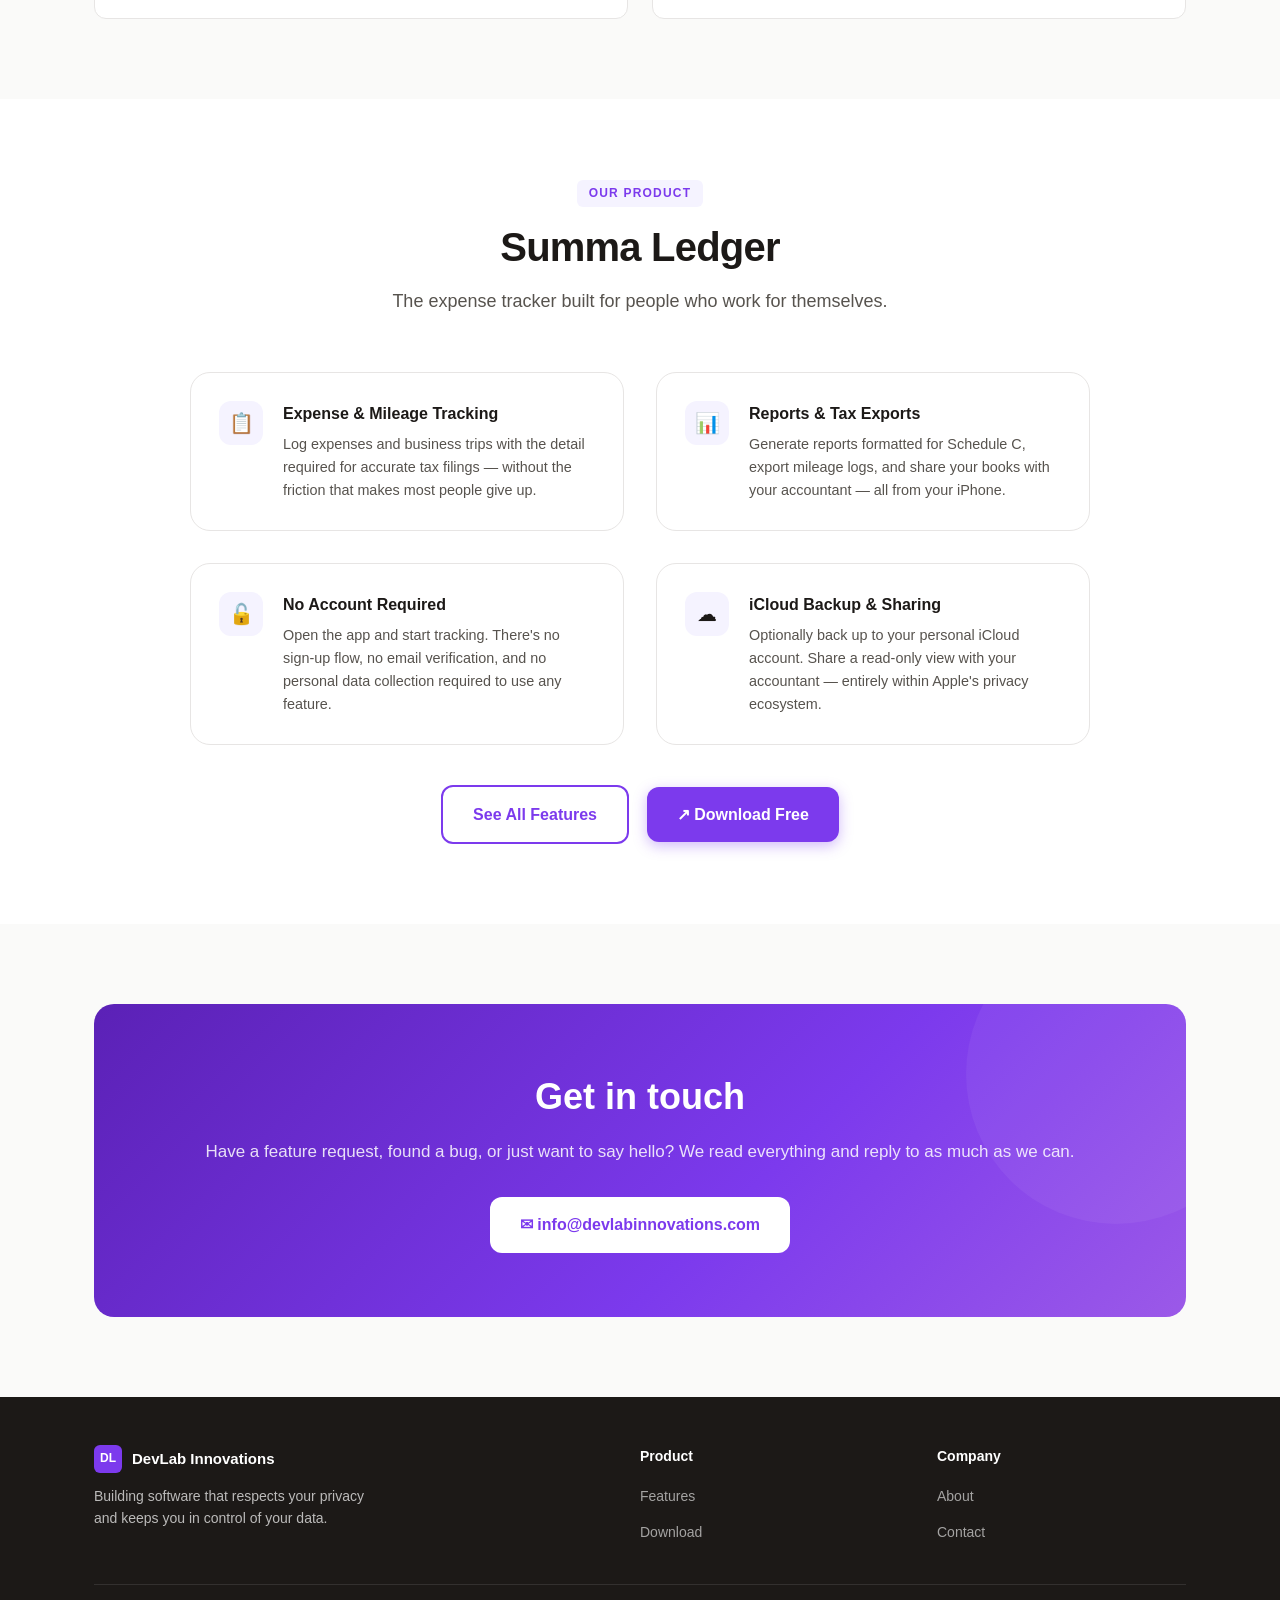
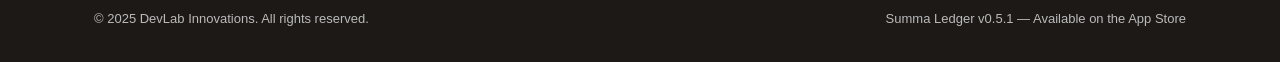
==== commit a7742a41: "rebrand: Atlas Ledger → Summa Ledger across all pages and styles" ====
--- a/about.html
+++ b/about.html
@@ -4,7 +4,7 @@
   <meta charset="UTF-8" />
   <meta name="viewport" content="width=device-width, initial-scale=1.0" />
   <title>About — DevLab Innovations</title>
-  <meta name="description" content="Learn about DevLab Innovations — the team behind Atlas Ledger, a local-first iOS expense tracker built for freelancers and small businesses." />
+  <meta name="description" content="Learn about DevLab Innovations — the team behind Summa Ledger, a local-first iOS expense tracker built for freelancers and small businesses." />
   <link rel="stylesheet" href="css/styles.css" />
 </head>
 <body>
@@ -23,7 +23,7 @@
       <a href="about.html"    class="nav__link">About</a>
     </nav>
 
-    <a href="https://apps.apple.com/app/atlas-ledger/id6757811442" target="_blank" rel="noopener" class="btn btn-primary nav__cta">
+    <a href="https://apps.apple.com/app/summa-ledger" target="_blank" rel="noopener" class="btn btn-primary nav__cta">
       &#8599; Download Free
     </a>
 
@@ -36,7 +36,7 @@
     <a href="index.html"    class="nav__link">Home</a>
     <a href="features.html" class="nav__link">Features</a>
     <a href="about.html"    class="nav__link">About</a>
-    <a href="https://apps.apple.com/app/atlas-ledger/id6757811442" target="_blank" rel="noopener" class="btn btn-primary">Download Free</a>
+    <a href="https://apps.apple.com/app/summa-ledger" target="_blank" rel="noopener" class="btn btn-primary">Download Free</a>
   </nav>
 </header>
 
@@ -66,7 +66,7 @@
             At DevLab Innovations, every product we build starts from a simple principle: <strong style="color:var(--text);">your data belongs to you.</strong> That means local-first storage, no required accounts, and no third-party data sharing — ever.
           </p>
           <p style="color: var(--text-secondary); line-height: 1.75;">
-            Atlas Ledger is our flagship app — built for the freelancers, consultants, and small business owners who need powerful expense tracking without the complexity or the privacy trade-offs of traditional software.
+            Summa Ledger is our flagship app — built for the freelancers, consultants, and small business owners who need powerful expense tracking without the complexity or the privacy trade-offs of traditional software.
           </p>
         </div>
 
@@ -137,7 +137,7 @@
     <div class="container">
       <div class="text-center">
         <div class="eyebrow">Our Product</div>
-        <h2 class="section-title">Atlas Ledger</h2>
+        <h2 class="section-title">Summa Ledger</h2>
         <p class="section-subtitle">The expense tracker built for people who work for themselves.</p>
       </div>
 
@@ -175,7 +175,7 @@
       <div style="text-align:center; margin-top: 40px;">
         <a href="features.html" class="btn btn-secondary btn-lg">See All Features</a>
         &nbsp;&nbsp;
-        <a href="https://apps.apple.com/app/atlas-ledger/id6757811442" target="_blank" rel="noopener" class="btn btn-primary btn-lg">&#8599; Download Free</a>
+        <a href="https://apps.apple.com/app/summa-ledger" target="_blank" rel="noopener" class="btn btn-primary btn-lg">&#8599; Download Free</a>
       </div>
     </div>
   </section>
@@ -213,7 +213,7 @@
         <h4>Product</h4>
         <ul>
           <li><a href="features.html">Features</a></li>
-          <li><a href="https://apps.apple.com/app/atlas-ledger/id6757811442" target="_blank" rel="noopener">Download</a></li>
+          <li><a href="https://apps.apple.com/app/summa-ledger" target="_blank" rel="noopener">Download</a></li>
         </ul>
       </div>
 
@@ -228,7 +228,7 @@
 
     <div class="footer__bottom">
       <span>&copy; 2025 DevLab Innovations. All rights reserved.</span>
-      <span>Atlas Ledger v0.5.1 &mdash; Available on the App Store</span>
+      <span>Summa Ledger v0.5.1 &mdash; Available on the App Store</span>
     </div>
   </div>
 </footer>
--- a/css/styles.css
+++ b/css/styles.css
@@ -1,6 +1,6 @@
 /* ===================================================
    DevLab Innovations — Global Styles
-   Brand colors match Atlas Ledger (WCAG 2.1 AA)
+   Brand colors match Summa Ledger (WCAG 2.1 AA)
    =================================================== */
 
 :root {
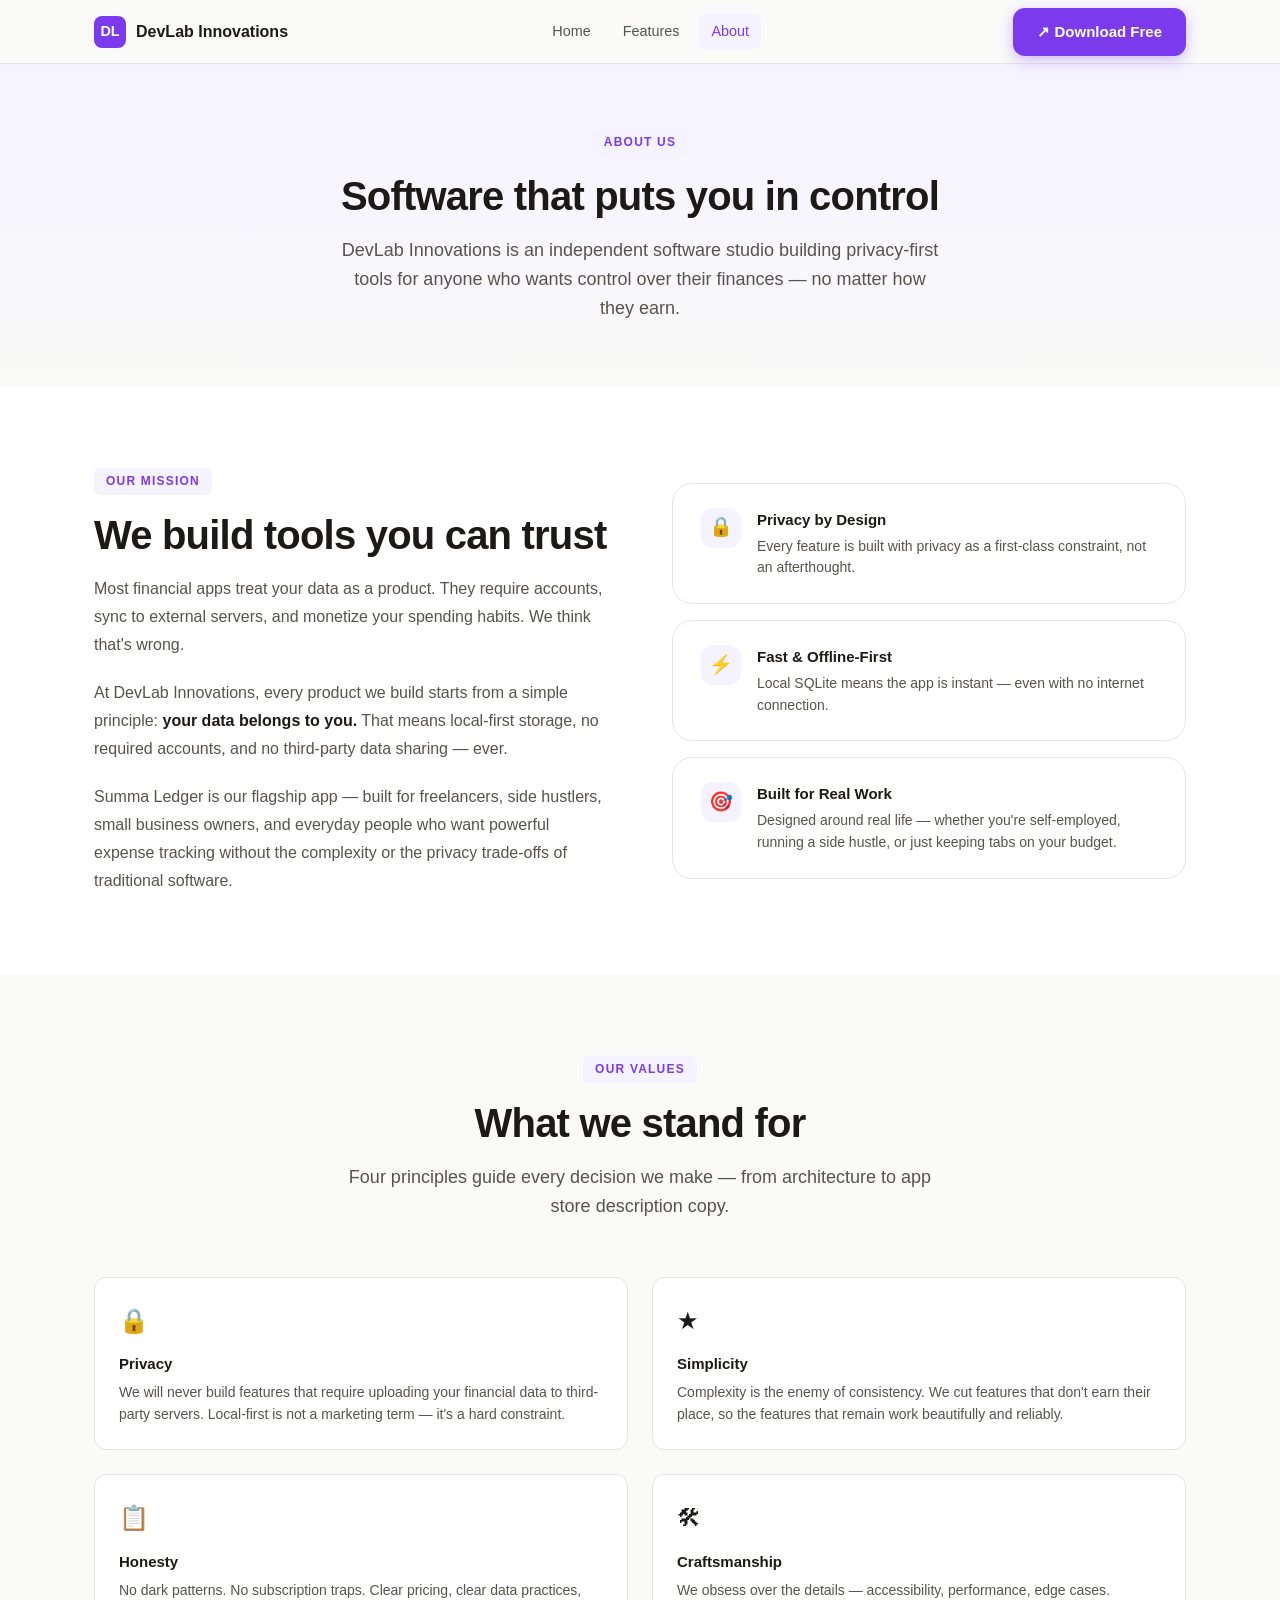
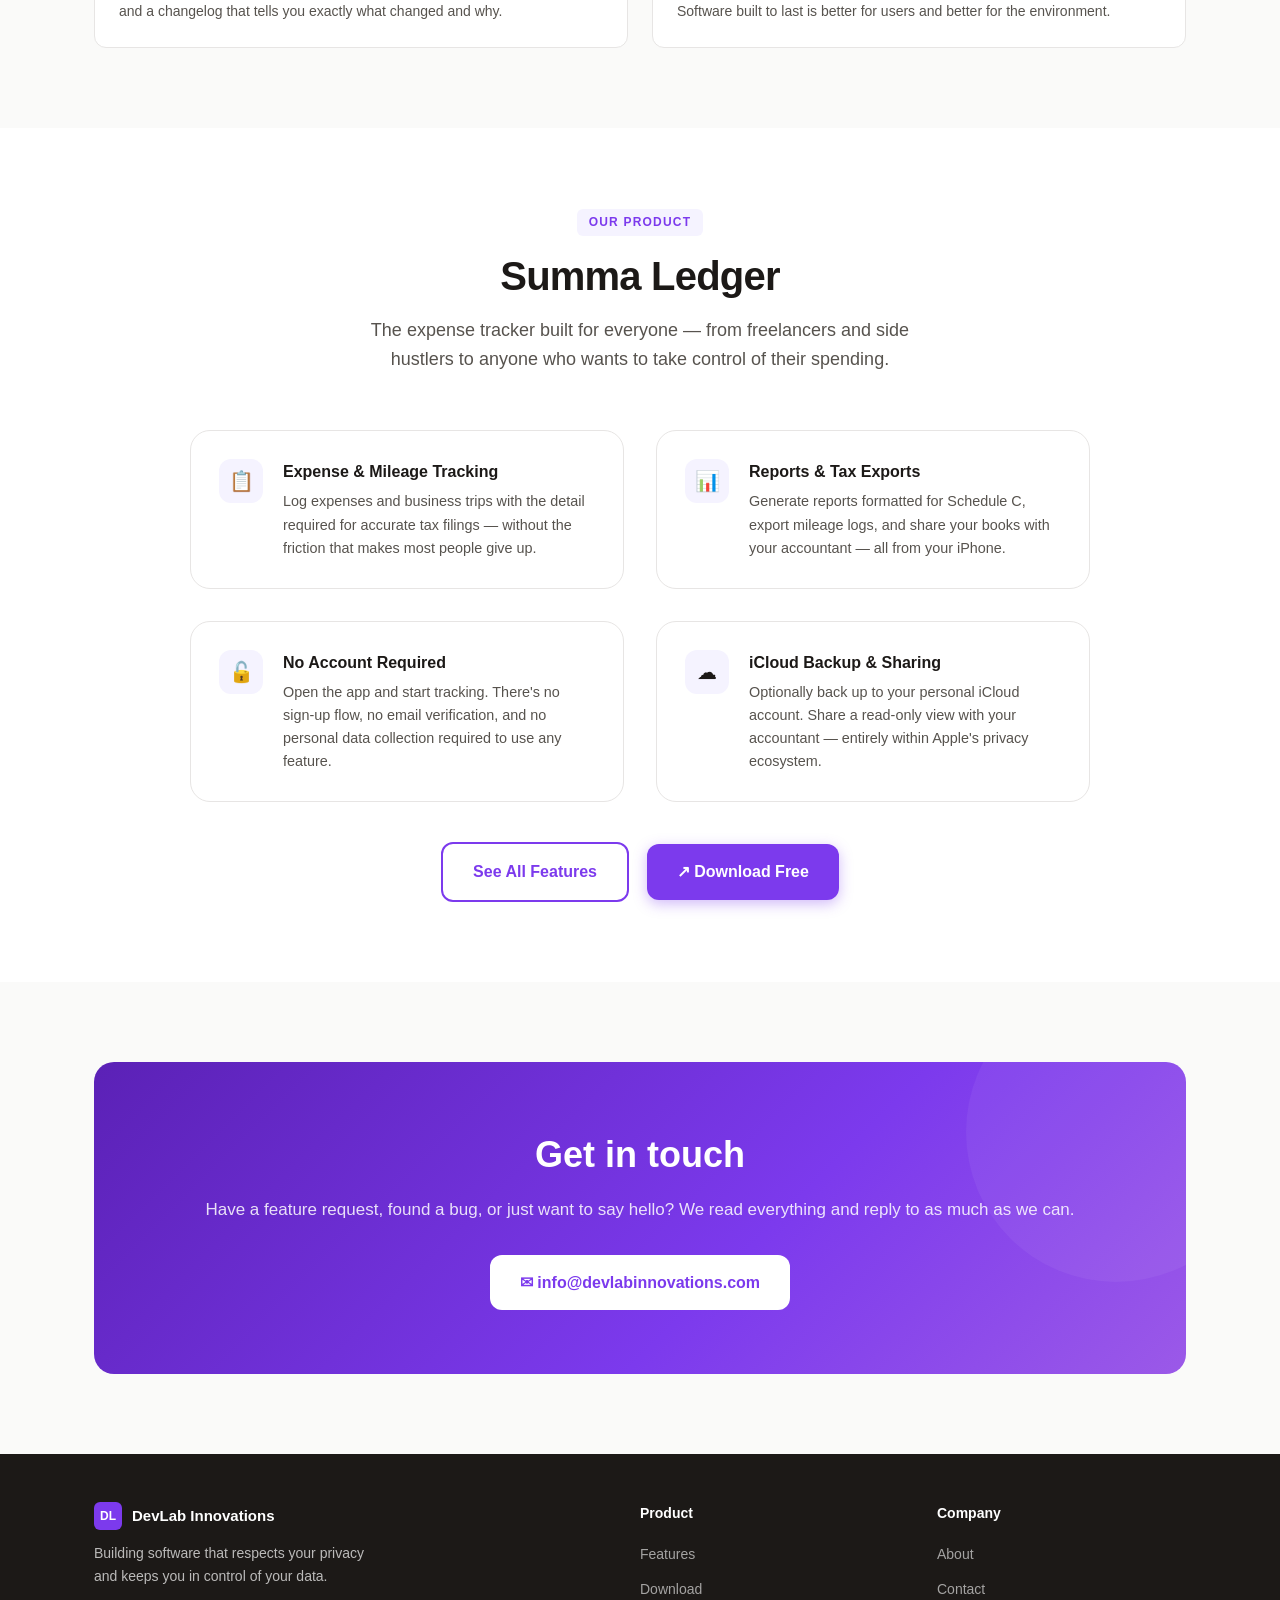
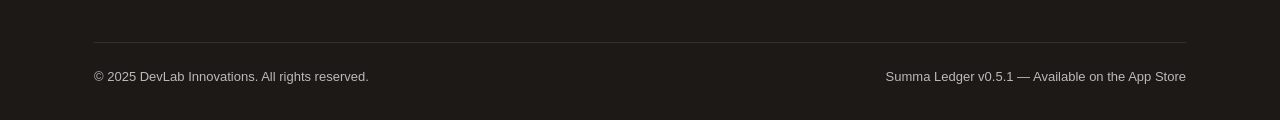
==== commit f69988a5: "copy: broaden audience — include side hustlers and everyday budgeters throughout" ====
--- a/about.html
+++ b/about.html
@@ -4,7 +4,7 @@
   <meta charset="UTF-8" />
   <meta name="viewport" content="width=device-width, initial-scale=1.0" />
   <title>About — DevLab Innovations</title>
-  <meta name="description" content="Learn about DevLab Innovations — the team behind Summa Ledger, a local-first iOS expense tracker built for freelancers and small businesses." />
+  <meta name="description" content="Learn about DevLab Innovations — the team behind Summa Ledger, a private local-first iOS expense tracker for freelancers, side hustlers, and everyday budgeters." />
   <link rel="stylesheet" href="css/styles.css" />
 </head>
 <body>
@@ -47,7 +47,7 @@
     <div class="container">
       <div class="eyebrow">About Us</div>
       <h1 class="section-title">Software that puts you in control</h1>
-      <p class="section-subtitle" style="margin: 0 auto;">DevLab Innovations is an independent software studio building privacy-first tools for people who work for themselves.</p>
+      <p class="section-subtitle" style="margin: 0 auto;">DevLab Innovations is an independent software studio building privacy-first tools for anyone who wants control over their finances — no matter how they earn.</p>
     </div>
   </section>
 
@@ -66,7 +66,7 @@
             At DevLab Innovations, every product we build starts from a simple principle: <strong style="color:var(--text);">your data belongs to you.</strong> That means local-first storage, no required accounts, and no third-party data sharing — ever.
           </p>
           <p style="color: var(--text-secondary); line-height: 1.75;">
-            Summa Ledger is our flagship app — built for the freelancers, consultants, and small business owners who need powerful expense tracking without the complexity or the privacy trade-offs of traditional software.
+            Summa Ledger is our flagship app — built for freelancers, side hustlers, small business owners, and everyday people who want powerful expense tracking without the complexity or the privacy trade-offs of traditional software.
           </p>
         </div>
 
@@ -89,7 +89,7 @@
             <div class="about-card__icon">&#127919;</div>
             <div class="about-card__body">
               <h4>Built for Real Work</h4>
-              <p>Designed around the actual workflows of freelancers and self-employed professionals.</p>
+              <p>Designed around real life — whether you're self-employed, running a side hustle, or just keeping tabs on your budget.</p>
             </div>
           </div>
         </div>
@@ -138,7 +138,7 @@
       <div class="text-center">
         <div class="eyebrow">Our Product</div>
         <h2 class="section-title">Summa Ledger</h2>
-        <p class="section-subtitle">The expense tracker built for people who work for themselves.</p>
+        <p class="section-subtitle">The expense tracker built for everyone — from freelancers and side hustlers to anyone who wants to take control of their spending.</p>
       </div>
 
       <div class="features-full" style="max-width: 900px; margin: 0 auto;" role="list">
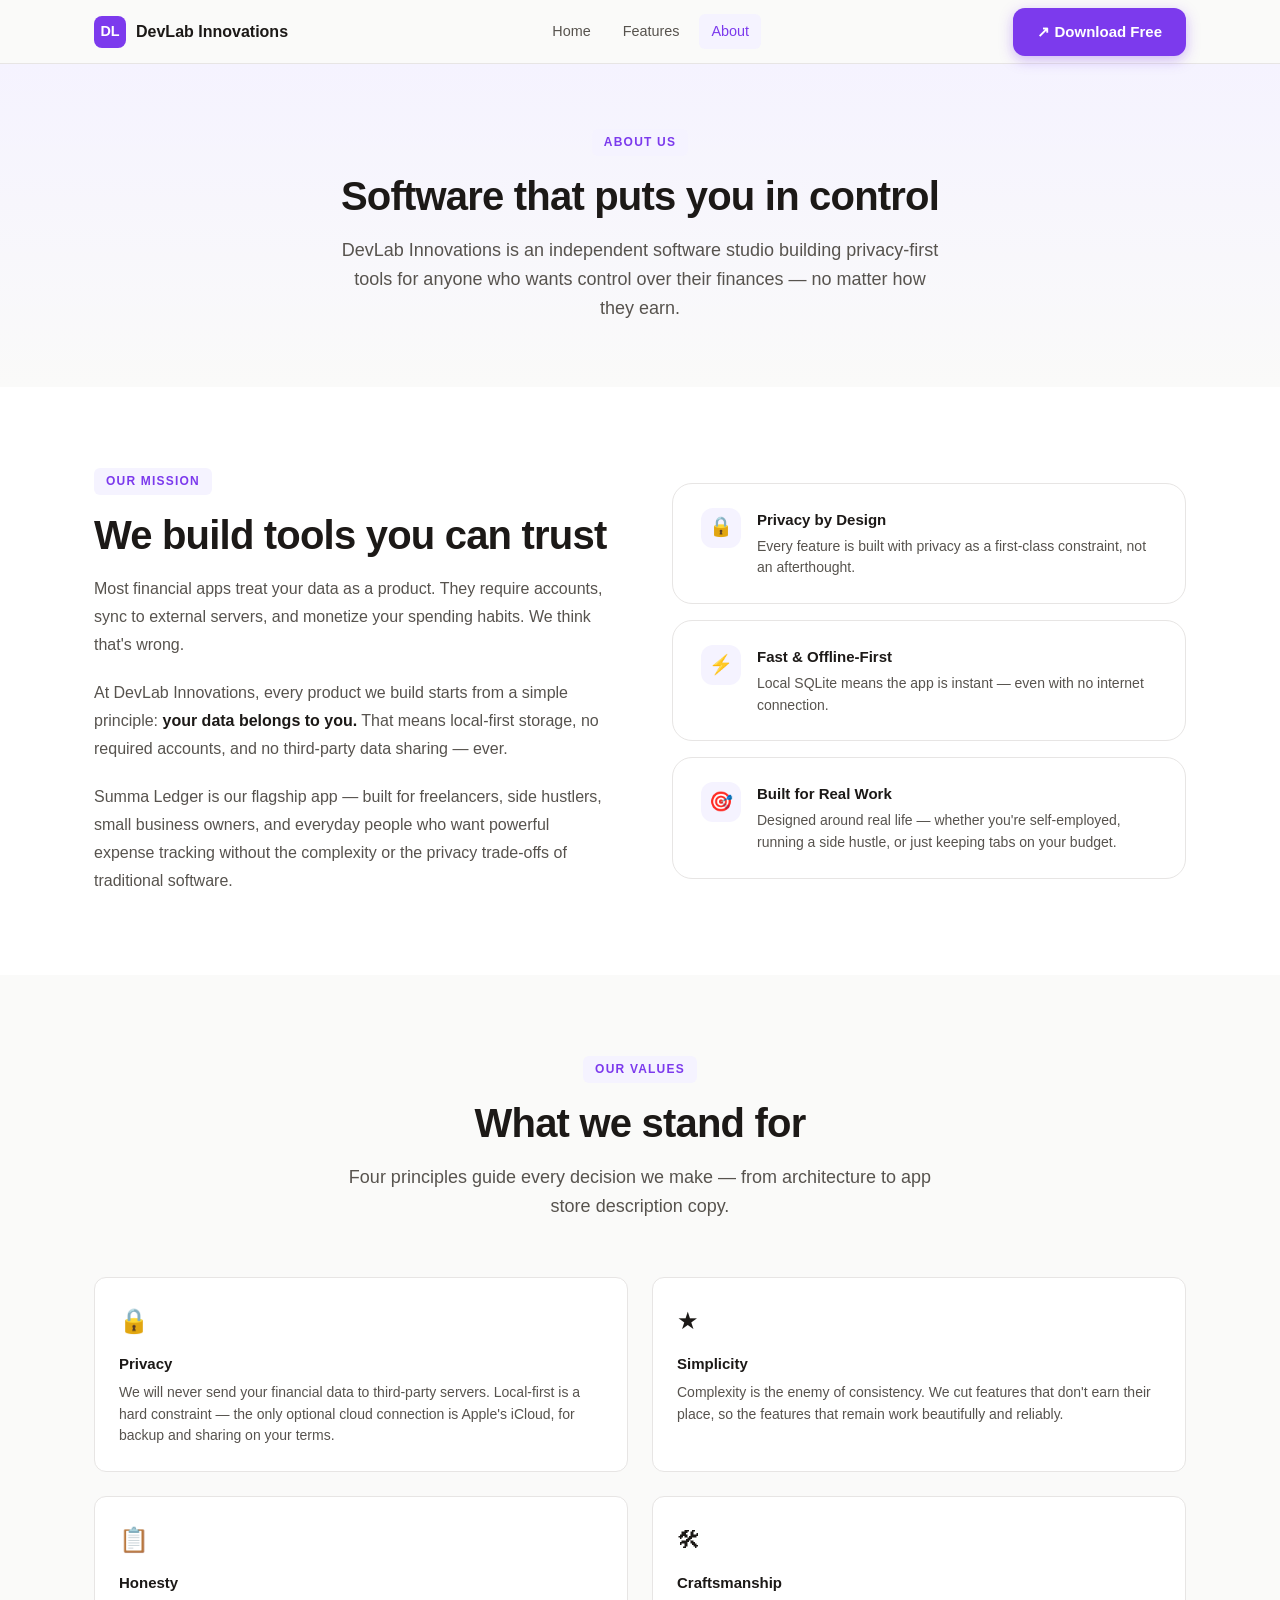
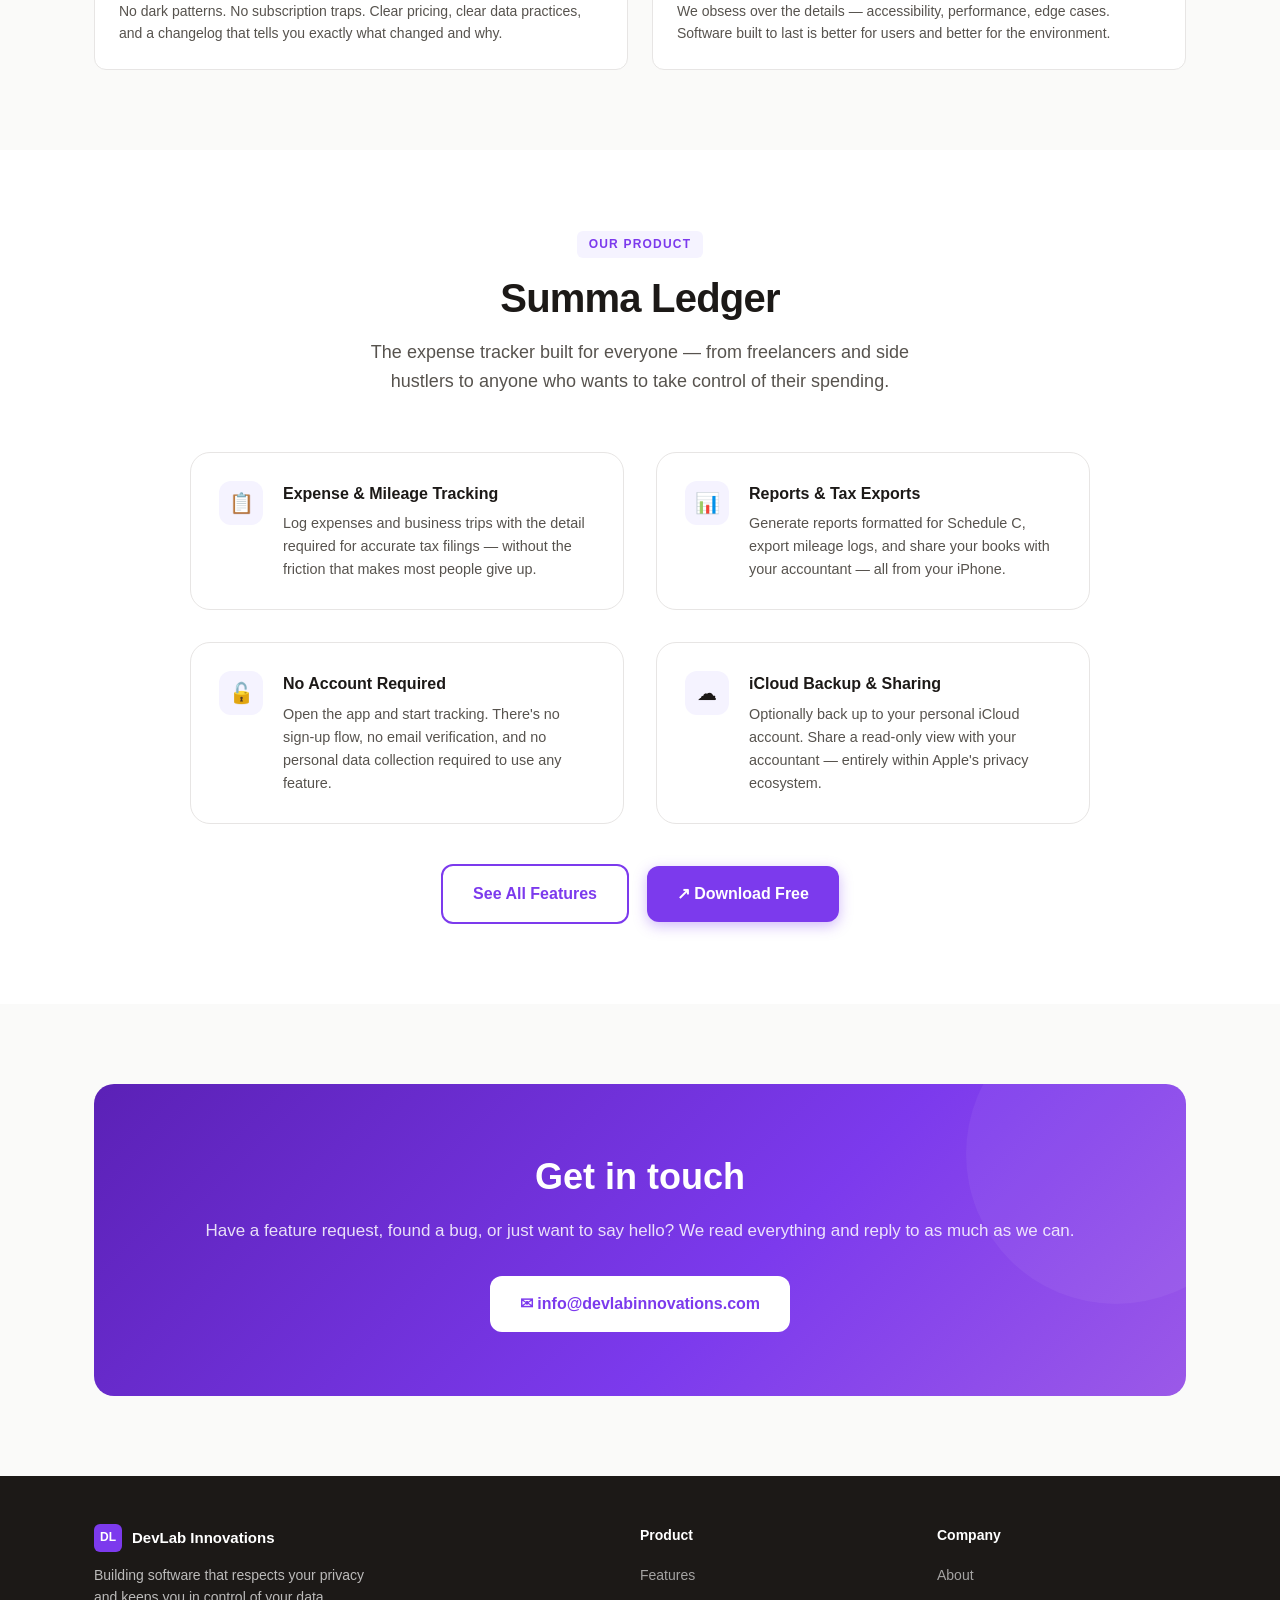
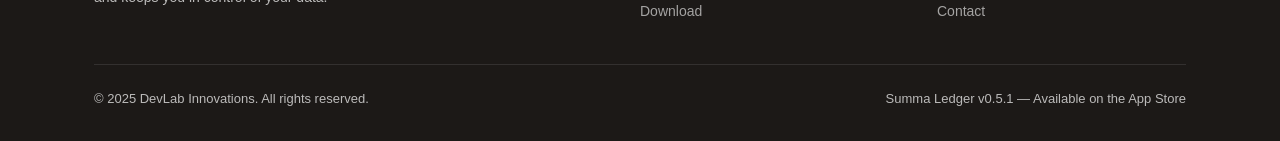
==== commit 2372dbda: "copy: clarify iCloud is optional cloud layer, add peer sharing and Face ID/passcode throughout" ====
--- a/about.html
+++ b/about.html
@@ -111,7 +111,7 @@
         <div class="value-card" role="listitem">
           <div class="value-card__icon" aria-hidden="true">&#128274;</div>
           <h4>Privacy</h4>
-          <p>We will never build features that require uploading your financial data to third-party servers. Local-first is not a marketing term — it's a hard constraint.</p>
+          <p>We will never send your financial data to third-party servers. Local-first is a hard constraint — the only optional cloud connection is Apple's iCloud, for backup and sharing on your terms.</p>
         </div>
         <div class="value-card" role="listitem">
           <div class="value-card__icon" aria-hidden="true">&#9733;</div>
--- a/css/styles.css
+++ b/css/styles.css
@@ -323,120 +323,79 @@
   align-items: center;
 }
 
-.app-mockup {
-  width: 280px;
-  height: 520px;
-  background: linear-gradient(160deg, var(--primary) 0%, var(--primary-dark) 100%);
+/* ── iPhone frame ── */
+.iphone-frame {
+  position: relative;
+  width: 270px;
+  flex-shrink: 0;
+  background: #18181b;
+  border-radius: 52px;
+  padding: 13px;
+  box-shadow:
+    inset 0 0 0 2px #3f3f46,
+    0 0 0 1px rgba(0,0,0,.6),
+    0 32px 64px rgba(0,0,0,.4),
+    0 8px 24px rgba(124,58,237,.2);
+}
+
+/* Dynamic Island */
+.iphone-notch {
+  position: absolute;
+  top: 18px;
+  left: 50%;
+  transform: translateX(-50%);
+  width: 88px;
+  height: 26px;
+  background: #000;
+  border-radius: 20px;
+  z-index: 10;
+}
+
+/* Power button — right */
+.iphone-btn--power {
+  position: absolute;
+  right: -3px;
+  top: 130px;
+  width: 3px;
+  height: 68px;
+  background: #27272a;
+  border-radius: 0 3px 3px 0;
+}
+
+/* Volume buttons — left */
+.iphone-btn--vol-up {
+  position: absolute;
+  left: -3px;
+  top: 108px;
+  width: 3px;
+  height: 46px;
+  background: #27272a;
+  border-radius: 3px 0 0 3px;
+}
+
+.iphone-btn--vol-down {
+  position: absolute;
+  left: -3px;
+  top: 164px;
+  width: 3px;
+  height: 46px;
+  background: #27272a;
+  border-radius: 3px 0 0 3px;
+}
+
+.iphone-screen {
   border-radius: 40px;
-  box-shadow: var(--shadow-lg), 0 0 0 10px rgba(124,58,237,.1);
-  position: relative;
   overflow: hidden;
-  display: flex;
-  flex-direction: column;
-}
-
-.app-mockup::before {
-  content: '';
-  position: absolute;
-  top: 0; left: 50%;
-  transform: translateX(-50%);
-  width: 100px; height: 28px;
-  background: rgba(0,0,0,.5);
-  border-radius: 0 0 18px 18px;
-}
-
-.mockup-screen {
-  flex: 1;
-  margin: 40px 16px 16px;
-  background: rgba(255,255,255,.08);
-  border-radius: 20px;
-  padding: 20px;
-  display: flex;
-  flex-direction: column;
-  gap: 12px;
-}
-
-.mockup-header {
-  font-size: .75rem;
-  font-weight: 600;
-  color: rgba(255,255,255,.6);
-  text-transform: uppercase;
-  letter-spacing: .08em;
-}
-
-.mockup-amount {
-  font-size: 2rem;
-  font-weight: 800;
-  color: #fff;
-  letter-spacing: -.02em;
-}
-
-.mockup-label {
-  font-size: .75rem;
-  color: rgba(255,255,255,.5);
-  margin-top: -8px;
-}
-
-.mockup-divider {
-  height: 1px;
-  background: rgba(255,255,255,.1);
-}
-
-.mockup-row {
-  display: flex;
-  justify-content: space-between;
-  align-items: center;
-}
-
-.mockup-row-icon {
-  width: 28px; height: 28px;
-  border-radius: 8px;
-  background: rgba(255,255,255,.15);
-}
-
-.mockup-row-text { flex: 1; margin-left: 10px; }
-.mockup-row-name { font-size: .7rem; color: rgba(255,255,255,.85); font-weight: 500; }
-.mockup-row-cat  { font-size: .65rem; color: rgba(255,255,255,.4); }
-.mockup-row-amount { font-size: .7rem; font-weight: 600; color: #fff; }
-
-.mockup-chart {
-  height: 60px;
-  background: rgba(255,255,255,.06);
-  border-radius: 10px;
-  margin-top: auto;
-  display: flex;
-  align-items: flex-end;
-  gap: 4px;
-  padding: 8px;
-  overflow: hidden;
-}
-
-.mockup-bar {
-  flex: 1;
-  background: rgba(255,255,255,.3);
-  border-radius: 3px 3px 0 0;
-}
-
-.mockup-floating {
-  position: absolute;
-  background: var(--surface);
-  border-radius: var(--radius-md);
-  padding: 10px 14px;
-  box-shadow: var(--shadow-md);
-  font-size: .75rem;
-}
-
-.mockup-floating--1 {
-  top: 80px;
-  right: -40px;
-  color: var(--success);
-  font-weight: 700;
-}
-
-.mockup-floating--2 {
-  bottom: 100px;
-  left: -40px;
-  color: var(--text-secondary);
+  background: #000;
+  aspect-ratio: 9 / 19.5;
+}
+
+.iphone-screen img {
+  width: 100%;
+  height: 100%;
+  object-fit: cover;
+  object-position: top;
+  display: block;
 }
 
 /* ── Features grid ── */
@@ -541,6 +500,72 @@
 .cta-banner__title { font-size: clamp(1.5rem, 3vw, 2.25rem); font-weight: 800; margin-bottom: 12px; }
 .cta-banner__sub   { font-size: 1.0625rem; opacity: .85; margin-bottom: 32px; }
 .cta-banner__actions { display: flex; gap: 16px; justify-content: center; flex-wrap: wrap; }
+
+/* ── Differentiator grid ── */
+.diff-grid {
+  display: grid;
+  grid-template-columns: repeat(2, 1fr);
+  gap: 24px;
+  margin-top: 16px;
+}
+
+.diff-card {
+  border-radius: var(--radius-lg);
+  padding: 36px;
+  border-top: 4px solid transparent;
+  transition: transform .2s, box-shadow .2s;
+}
+
+.diff-card:hover {
+  transform: translateY(-3px);
+  box-shadow: var(--shadow-md);
+}
+
+.diff-card--primary { background: var(--primary-bg);  border-color: var(--primary); }
+.diff-card--orange  { background: var(--secondary-bg); border-color: var(--secondary); }
+.diff-card--teal    { background: var(--teal-light);   border-color: var(--teal); }
+.diff-card--dark    { background: var(--surface); border-color: var(--text); border: 1px solid var(--border); border-top: 4px solid var(--text); }
+
+.diff-card__icon {
+  font-size: 1.75rem;
+  margin-bottom: 16px;
+  display: block;
+}
+
+.diff-card h3 {
+  font-size: 1.125rem;
+  font-weight: 700;
+  margin-bottom: 12px;
+  color: var(--text);
+}
+
+.diff-card p {
+  font-size: .9375rem;
+  color: var(--text-secondary);
+  line-height: 1.7;
+}
+
+.diff-card p em {
+  font-style: italic;
+  color: var(--text);
+  font-weight: 500;
+}
+
+.ai-footnote {
+  margin-top: 40px;
+  display: flex;
+  align-items: flex-start;
+  gap: 12px;
+  background: var(--primary-bg);
+  border: 1px solid rgba(124,58,237,.15);
+  border-radius: var(--radius-md);
+  padding: 16px 20px;
+  font-size: .875rem;
+  color: var(--text-secondary);
+  line-height: 1.6;
+}
+
+.ai-footnote span { font-size: 1rem; flex-shrink: 0; margin-top: 1px; }
 
 /* ── Stats row ── */
 .stats-row {
@@ -691,6 +716,7 @@
   .hero__visual       { display: none; }
   .features-grid      { grid-template-columns: 1fr; }
   .features-full      { grid-template-columns: 1fr; }
+  .diff-grid          { grid-template-columns: 1fr; }
   .about-grid         { grid-template-columns: 1fr; }
   .about-visual       { display: none; }
   .stats-row          { grid-template-columns: 1fr; }
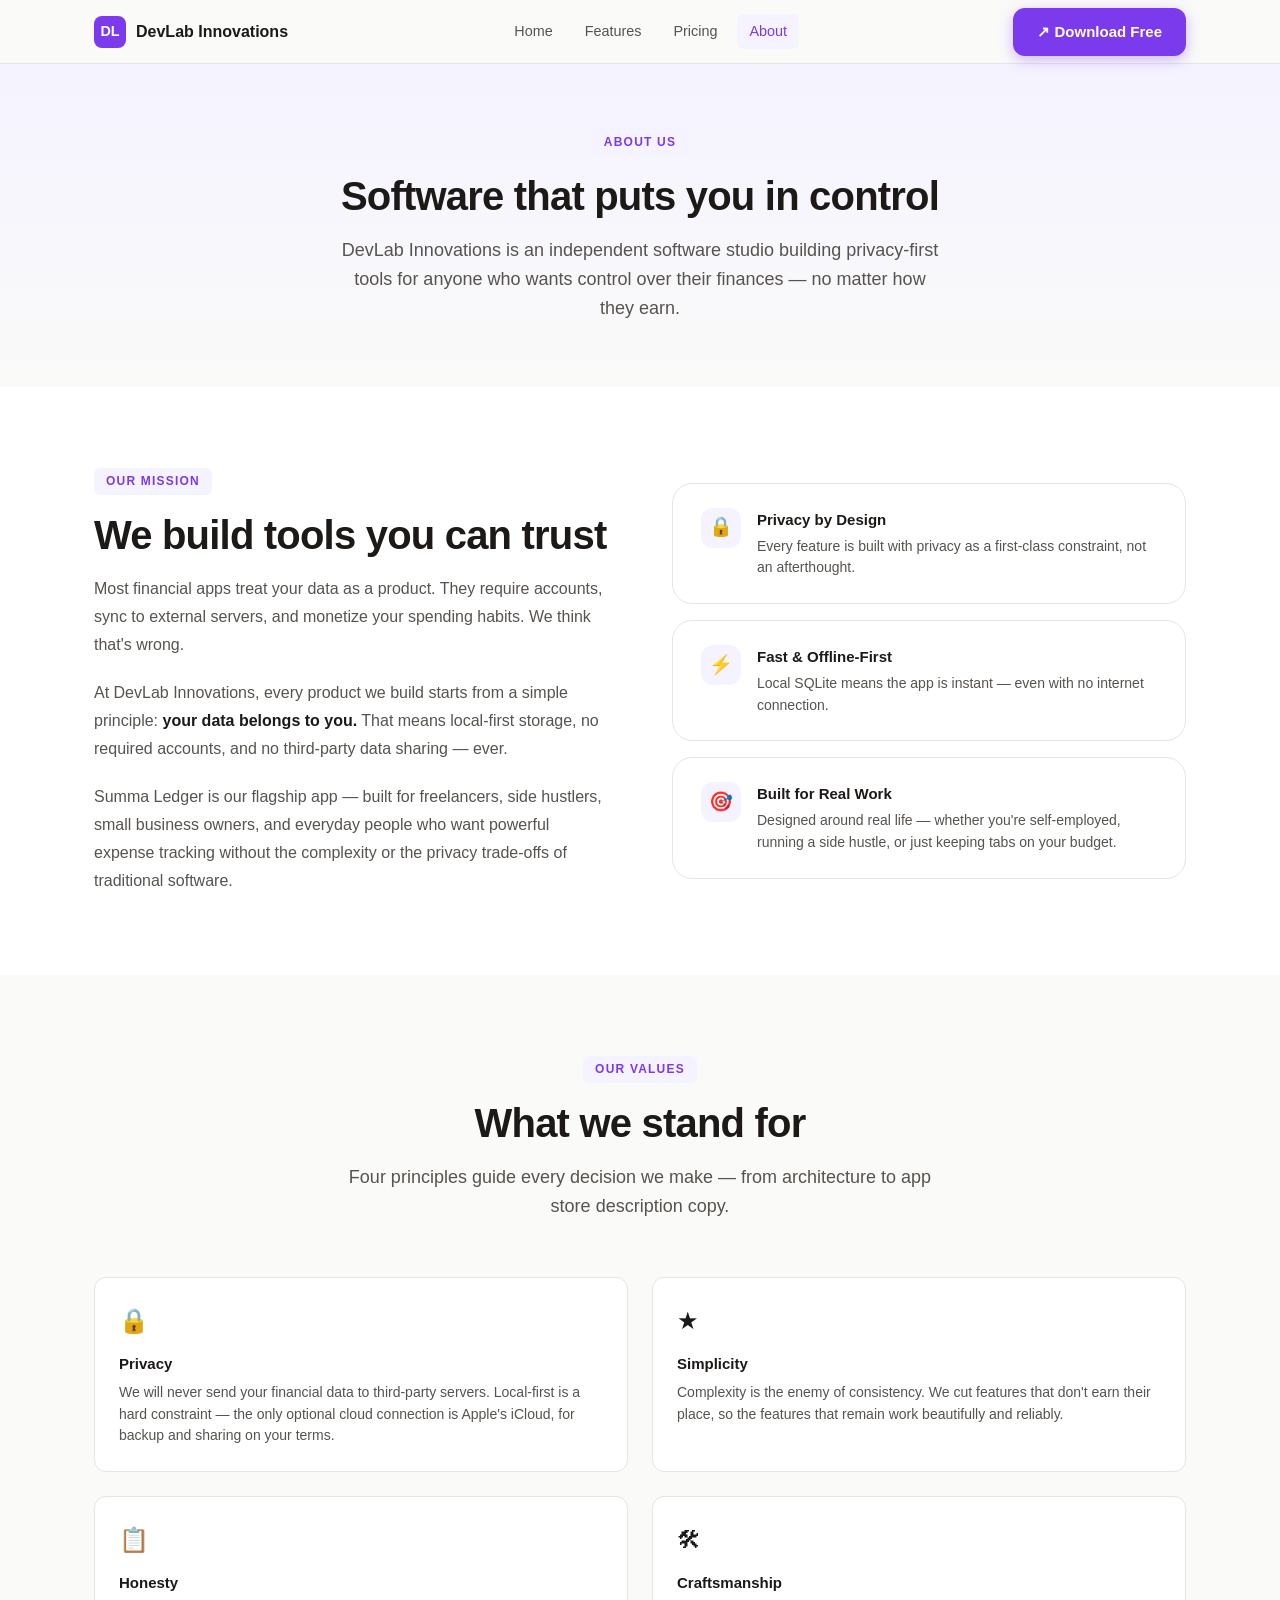
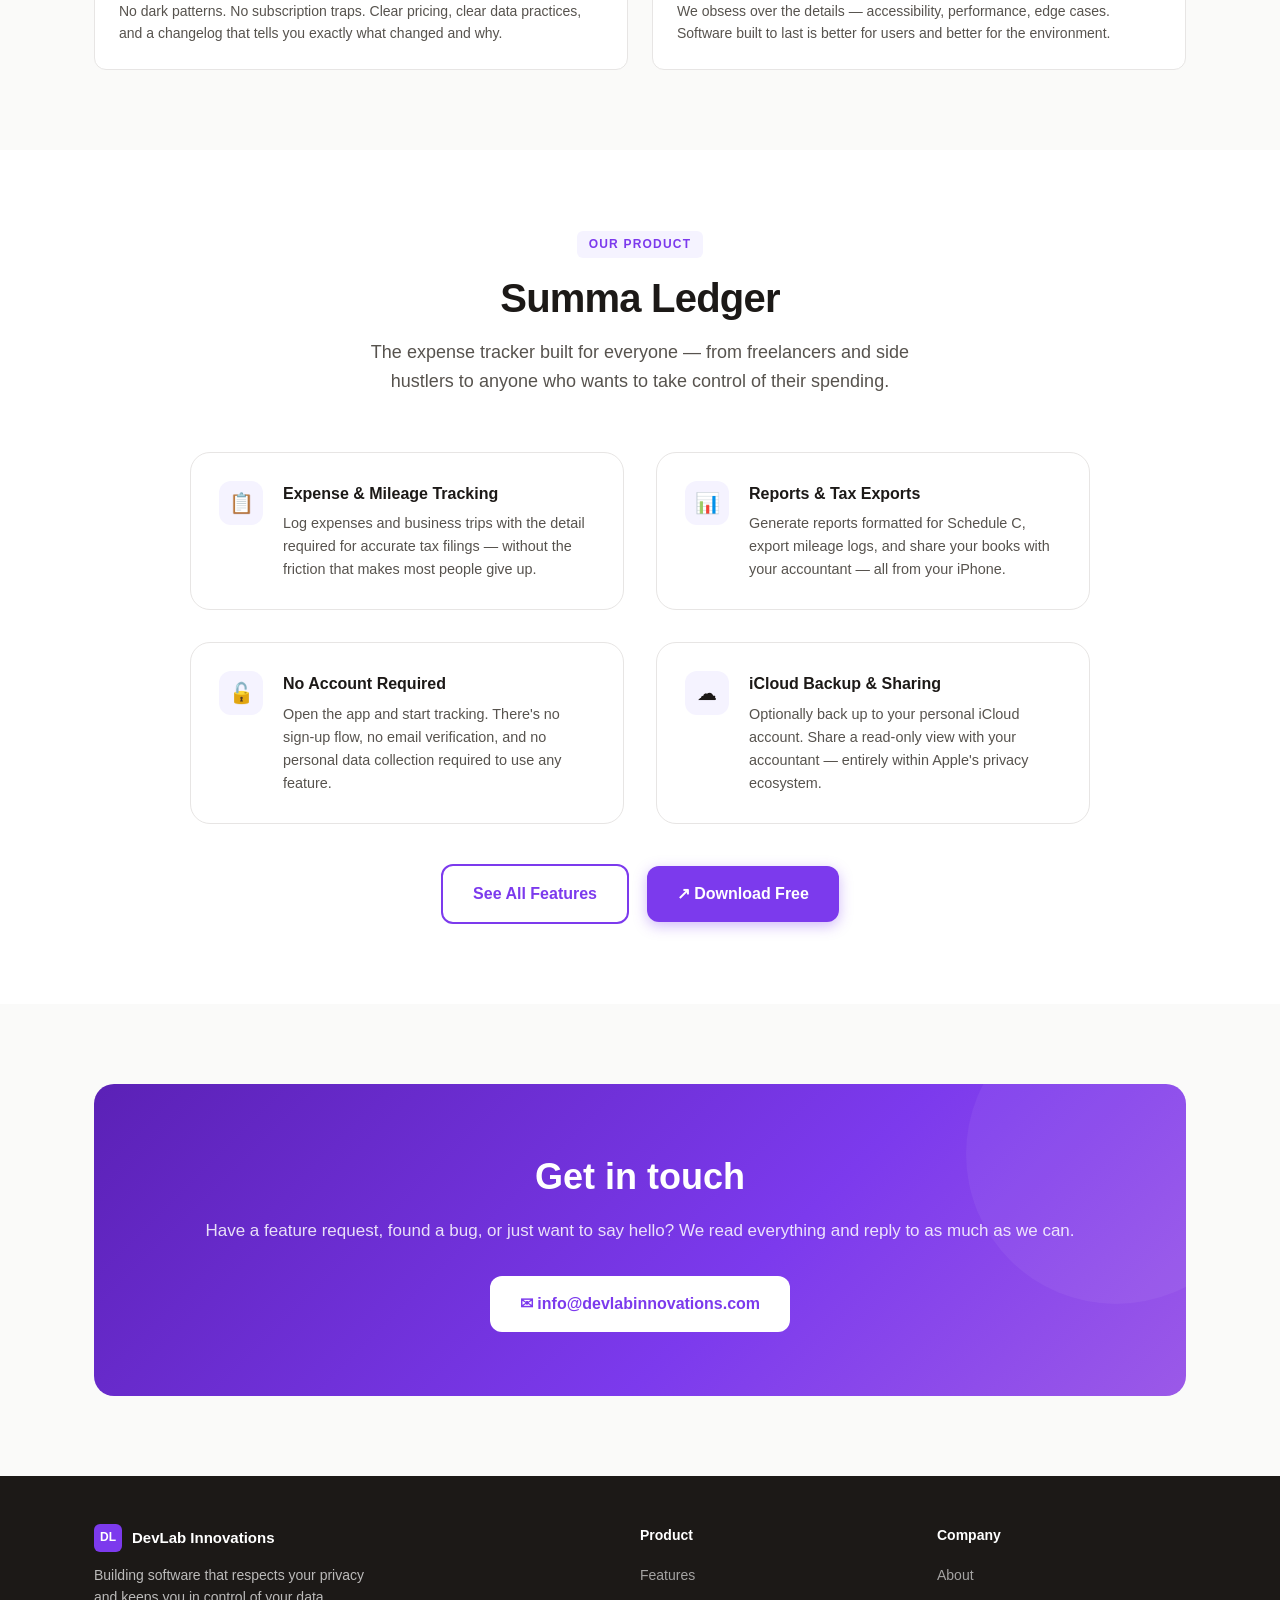
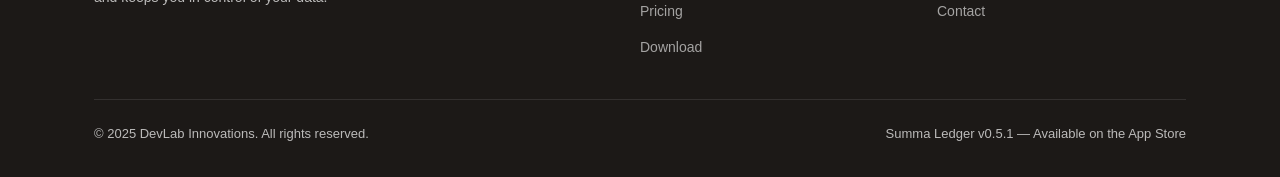
==== commit 0b47ad7a: "feat: add pricing page and update nav/footer across all pages - Add pricing.html with free vs premiu" ====
--- a/about.html
+++ b/about.html
@@ -20,6 +20,7 @@
     <nav class="nav__links" aria-label="Primary navigation">
       <a href="index.html"    class="nav__link">Home</a>
       <a href="features.html" class="nav__link">Features</a>
+      <a href="pricing.html"  class="nav__link">Pricing</a>
       <a href="about.html"    class="nav__link">About</a>
     </nav>
 
@@ -35,6 +36,7 @@
   <nav id="mobile-nav" class="nav__mobile" aria-label="Mobile navigation">
     <a href="index.html"    class="nav__link">Home</a>
     <a href="features.html" class="nav__link">Features</a>
+    <a href="pricing.html"  class="nav__link">Pricing</a>
     <a href="about.html"    class="nav__link">About</a>
     <a href="https://apps.apple.com/app/summa-ledger" target="_blank" rel="noopener" class="btn btn-primary">Download Free</a>
   </nav>
@@ -213,6 +215,7 @@
         <h4>Product</h4>
         <ul>
           <li><a href="features.html">Features</a></li>
+          <li><a href="pricing.html">Pricing</a></li>
           <li><a href="https://apps.apple.com/app/summa-ledger" target="_blank" rel="noopener">Download</a></li>
         </ul>
       </div>
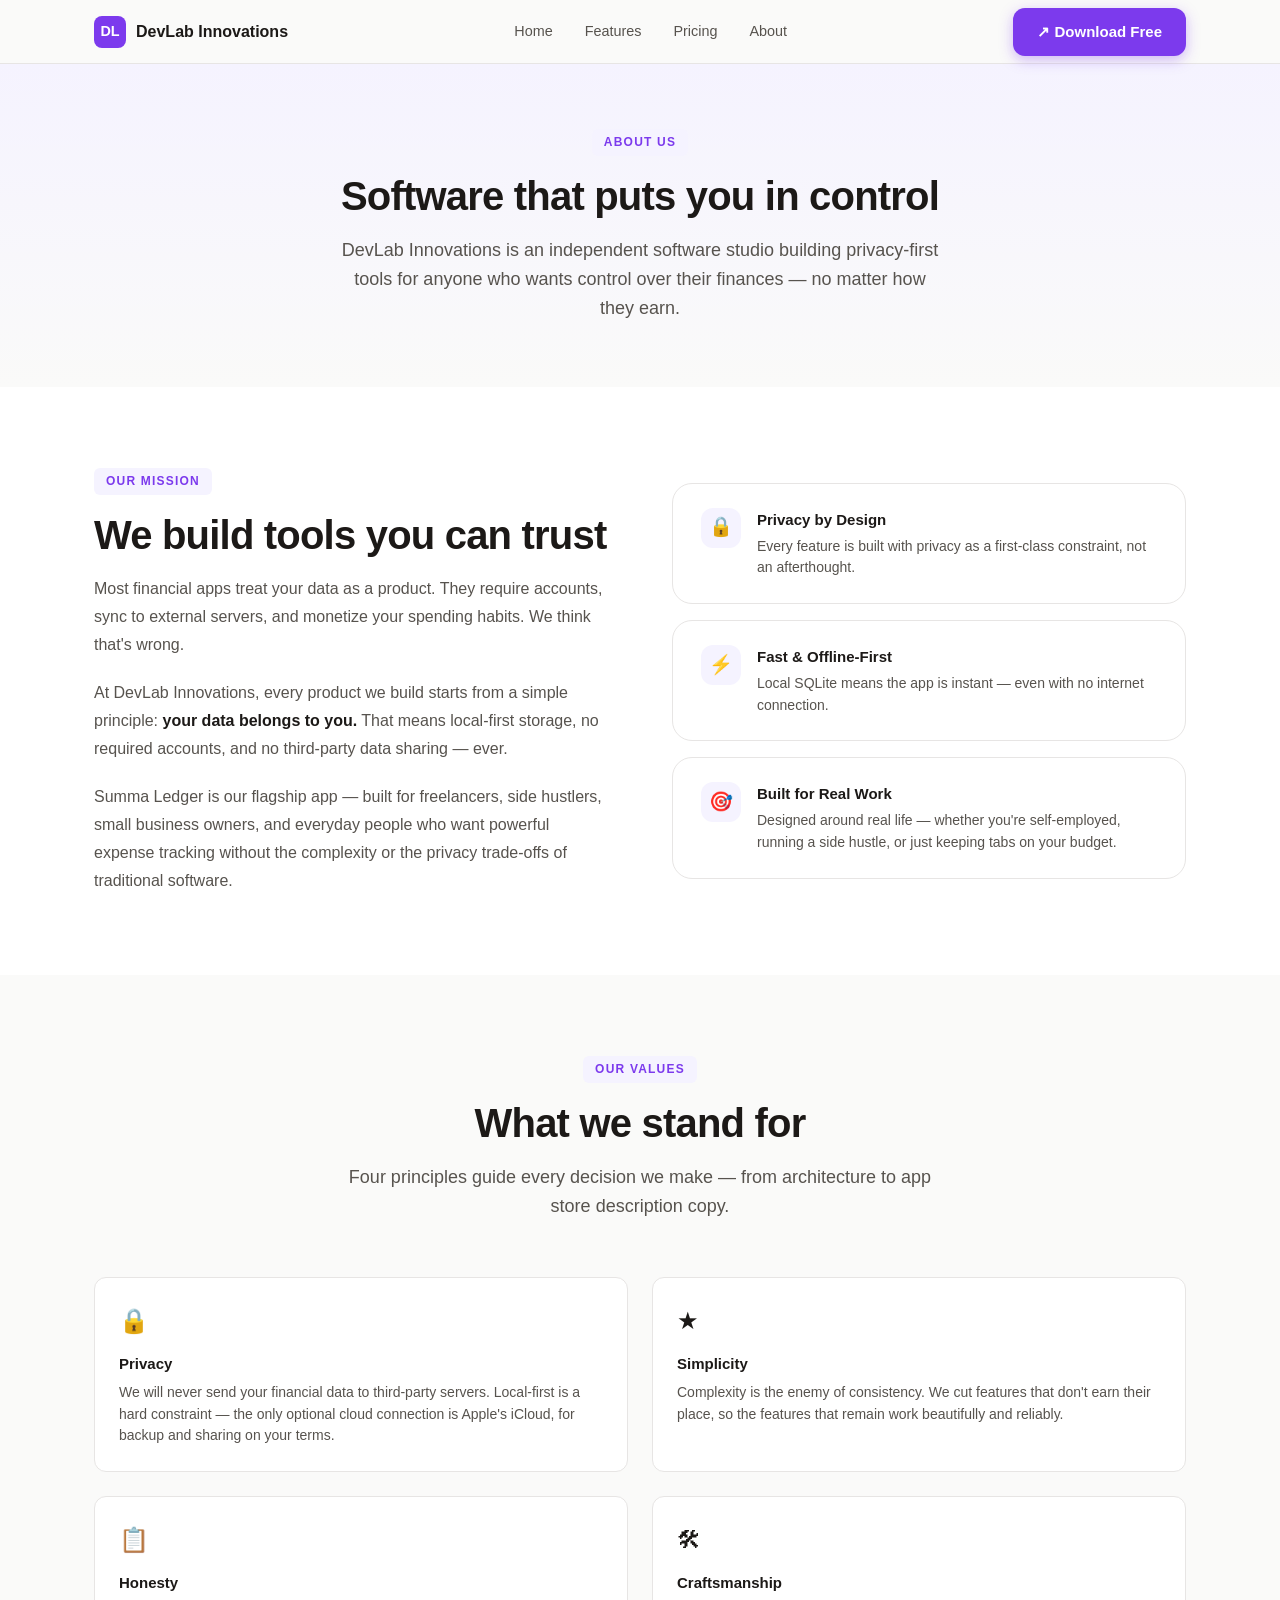
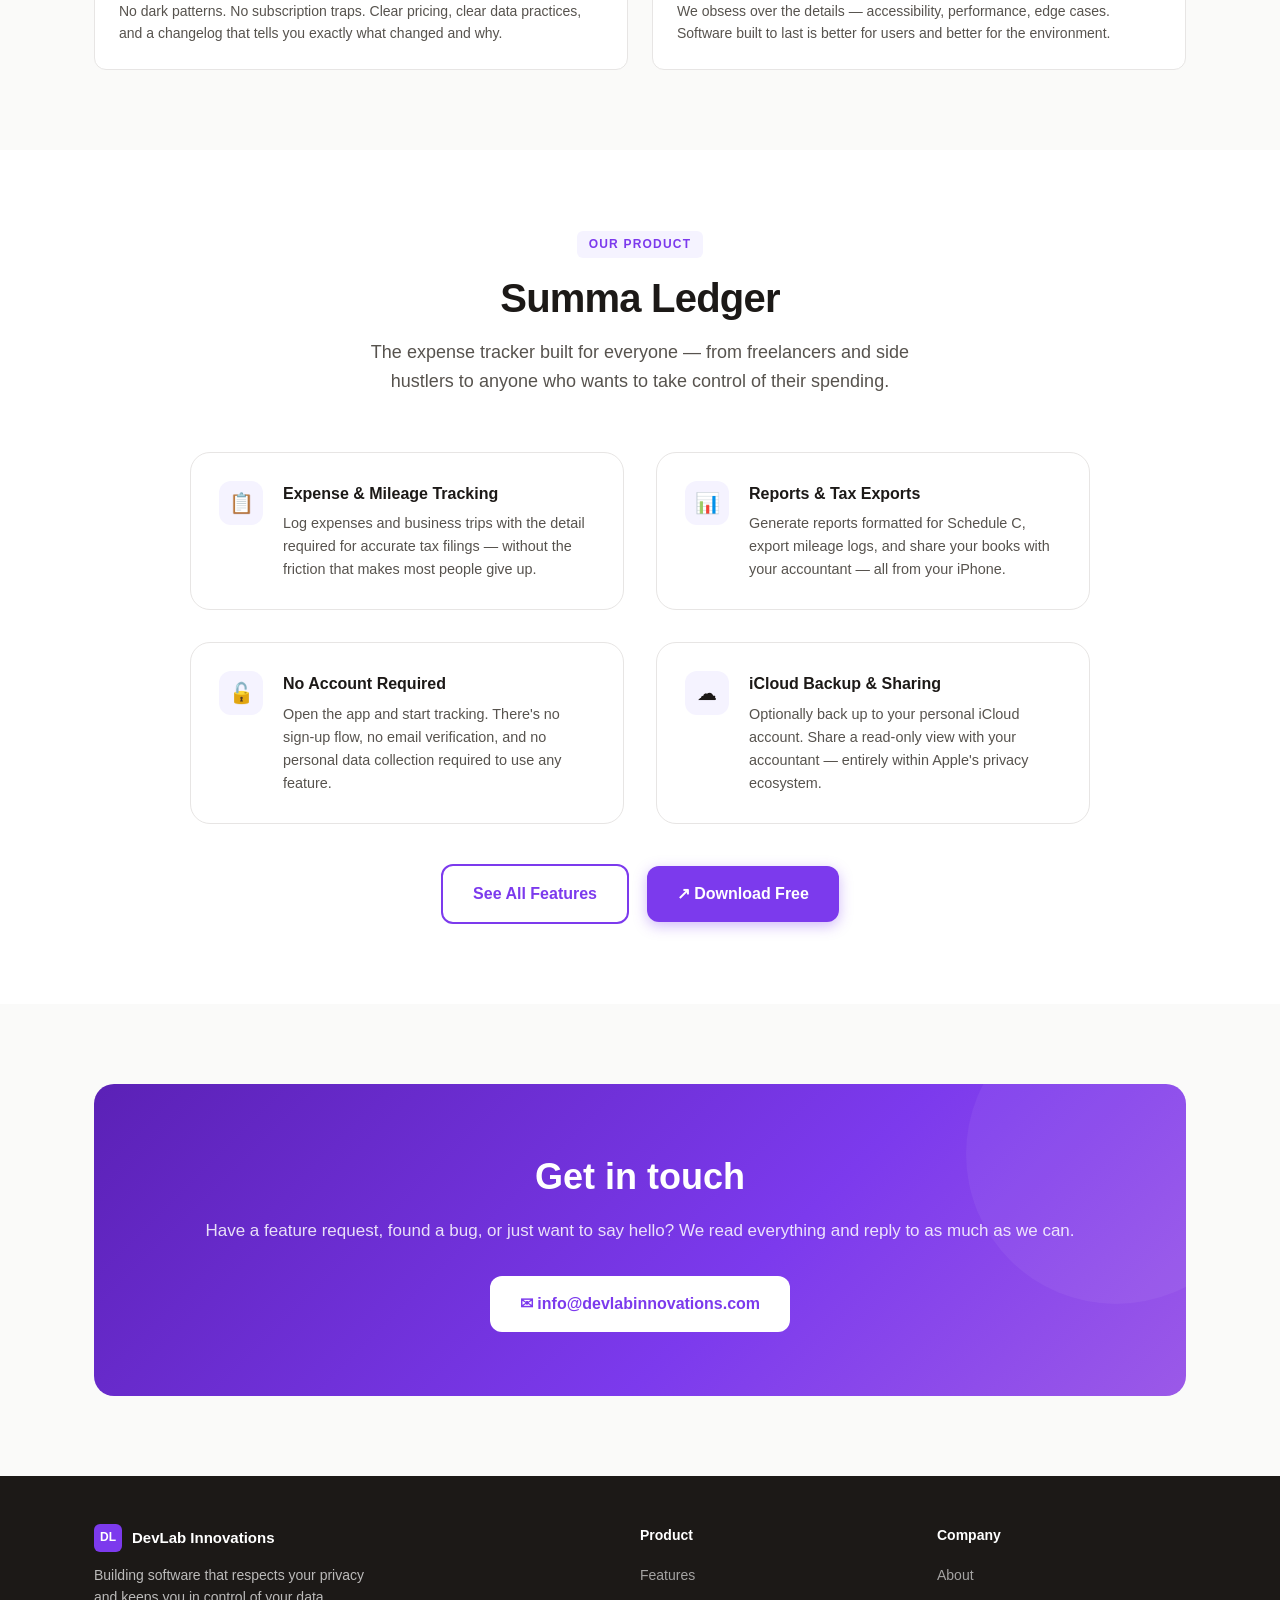
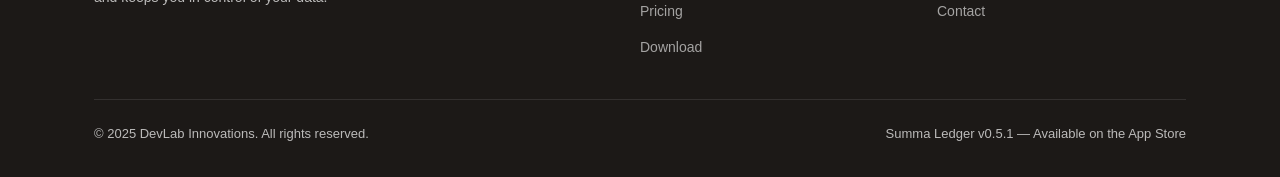
==== commit ac385866: "chore: remove .html extensions from all internal links Use clean paths (/features, /pricing, /about)" ====
--- a/about.html
+++ b/about.html
@@ -12,16 +12,16 @@
 <!-- ── Navigation ── -->
 <header class="nav" role="banner">
   <div class="nav__inner">
-    <a href="index.html" class="nav__brand" aria-label="DevLab Innovations home">
+    <a href="/" class="nav__brand" aria-label="DevLab Innovations home">
       <div class="nav__brand-icon" aria-hidden="true">DL</div>
       <span>DevLab Innovations</span>
     </a>
 
     <nav class="nav__links" aria-label="Primary navigation">
-      <a href="index.html"    class="nav__link">Home</a>
-      <a href="features.html" class="nav__link">Features</a>
-      <a href="pricing.html"  class="nav__link">Pricing</a>
-      <a href="about.html"    class="nav__link">About</a>
+      <a href="/"    class="nav__link">Home</a>
+      <a href="/features" class="nav__link">Features</a>
+      <a href="/pricing"  class="nav__link">Pricing</a>
+      <a href="/about"    class="nav__link">About</a>
     </nav>
 
     <a href="https://apps.apple.com/app/summa-ledger" target="_blank" rel="noopener" class="btn btn-primary nav__cta">
@@ -34,10 +34,10 @@
   </div>
 
   <nav id="mobile-nav" class="nav__mobile" aria-label="Mobile navigation">
-    <a href="index.html"    class="nav__link">Home</a>
-    <a href="features.html" class="nav__link">Features</a>
-    <a href="pricing.html"  class="nav__link">Pricing</a>
-    <a href="about.html"    class="nav__link">About</a>
+    <a href="/"    class="nav__link">Home</a>
+    <a href="/features" class="nav__link">Features</a>
+    <a href="/pricing"  class="nav__link">Pricing</a>
+    <a href="/about"    class="nav__link">About</a>
     <a href="https://apps.apple.com/app/summa-ledger" target="_blank" rel="noopener" class="btn btn-primary">Download Free</a>
   </nav>
 </header>
@@ -175,7 +175,7 @@
       </div>
 
       <div style="text-align:center; margin-top: 40px;">
-        <a href="features.html" class="btn btn-secondary btn-lg">See All Features</a>
+        <a href="/features" class="btn btn-secondary btn-lg">See All Features</a>
         &nbsp;&nbsp;
         <a href="https://apps.apple.com/app/summa-ledger" target="_blank" rel="noopener" class="btn btn-primary btn-lg">&#8599; Download Free</a>
       </div>
@@ -214,8 +214,8 @@
       <div class="footer__col">
         <h4>Product</h4>
         <ul>
-          <li><a href="features.html">Features</a></li>
-          <li><a href="pricing.html">Pricing</a></li>
+          <li><a href="/features">Features</a></li>
+          <li><a href="/pricing">Pricing</a></li>
           <li><a href="https://apps.apple.com/app/summa-ledger" target="_blank" rel="noopener">Download</a></li>
         </ul>
       </div>
@@ -223,7 +223,7 @@
       <div class="footer__col">
         <h4>Company</h4>
         <ul>
-          <li><a href="about.html">About</a></li>
+          <li><a href="/about">About</a></li>
           <li><a href="mailto:info@devlabinnovations.com">Contact</a></li>
         </ul>
       </div>
